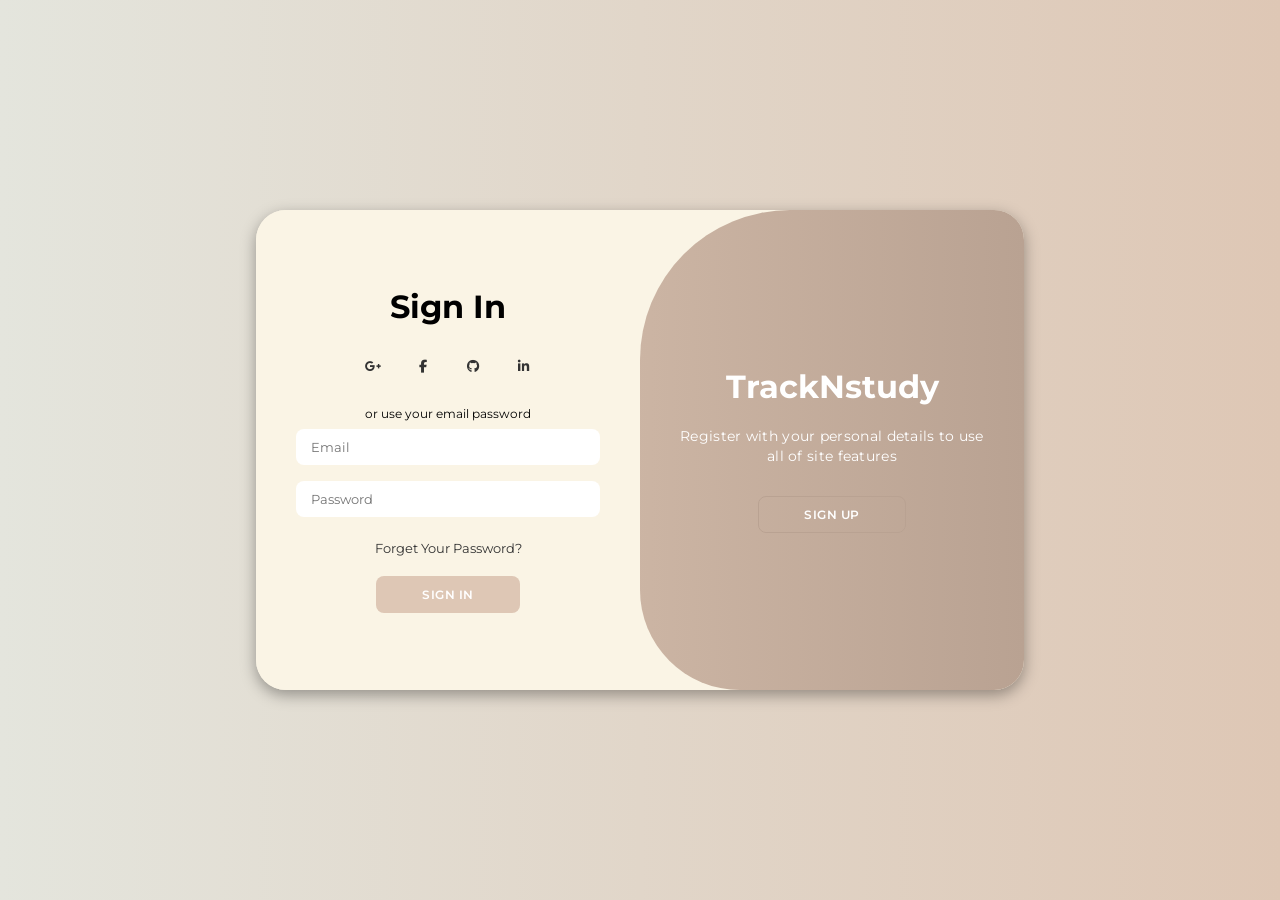
==== form.html @ a2666b88 "Add files via upload hal.Initial upload o Add website files." ====
<!DOCTYPE html>
<html lang="en">

<head>
    <meta charset="UTF-8">
    <meta name="viewport" content="width=device-width, initial-scale=1.0">
    <link rel="stylesheet" href="https://cdnjs.cloudflare.com/ajax/libs/font-awesome/6.4.2/css/all.min.css">
    <link rel="stylesheet" href="form.css">
    <title>Modern Login Page | AsmrProg</title>
</head>

<body>

    <div class="container" id="container">
        <div class="form-container sign-up">
            <form>
                <h1>Create Account</h1>
                <div class="social-icons">
                    <a href="#" class="icon"><i class="fa-brands fa-google-plus-g"></i></a>
                    <a href="#" class="icon"><i class="fa-brands fa-facebook-f"></i></a>
                    <a href="#" class="icon"><i class="fa-brands fa-github"></i></a>
                    <a href="#" class="icon"><i class="fa-brands fa-linkedin-in"></i></a>
                </div>
                <span>or use your email for registeration</span>
                <input type="text" placeholder="Name">
                <input type="email" placeholder="Email">
                <input type="password" placeholder="Password">
                <button>Sign Up</button>
            </form>
        </div>
        <div class="form-container sign-in" id="sign-up">
            <form>
                <h1>Sign In</h1>
                <div class="social-icons">
                    <a href="#" class="icon"><i class="fa-brands fa-google-plus-g"></i></a>
                    <a href="#" class="icon"><i class="fa-brands fa-facebook-f"></i></a>
                    <a href="#" class="icon"><i class="fa-brands fa-github"></i></a>
                    <a href="#" class="icon"><i class="fa-brands fa-linkedin-in"></i></a>
                </div>
                <span>or use your email password</span>
                <input type="email" placeholder="Email">
                <input type="password" placeholder="Password">
                <a href="#">Forget Your Password?</a>
                <button>Sign In</button>
            </form>
        </div>
        <div class="toggle-container">
            <div class="toggle">
                <div class="toggle-panel toggle-left">
                    <h1>Welcome Back!</h1>
                    <p>Enter your personal details to use all of site features</p>
                    <button class="hidden" id="login">Sign In</button>
                </div>
                <div class="toggle-panel toggle-right">
                    <h1>TrackNstudy</h1>
                    <p>Register with your personal details to use all of site features</p>
                    <button class="hidden" id="register">Sign Up</button>
                </div>
            </div>
        </div>
    </div>

    <script src="form.js"></script>

    
</body>

</html>
---- form.css ----
@import url('https://fonts.googleapis.com/css2?family=Montserrat:wght@300;400;500;600;700&display=swap');

*{
    margin: 0;
    padding: 0;
    box-sizing: border-box;
    font-family: 'Montserrat', sans-serif;
}

body{
    background-color: #b9a292;
    background: linear-gradient(to right, #E4E5dd, #dec7b5);
    display: flex;
    align-items: center;
    justify-content: center;
    flex-direction: column;
    height: 100vh;
}

.container{
    background-color: #faf4e5;
    border-radius: 30px;
    box-shadow: 0 5px 15px rgba(0, 0, 0, 0.35);
    position: relative;
    overflow: hidden;
    width: 768px;
    max-width: 100%;
    min-height: 480px;
}

.container p{
    font-size: 14px;
    line-height: 20px;
    letter-spacing: 0.3px;
    margin: 20px 0;
}

.container span{
    font-size: 12px;
}

.container a{
    color: #333;
    font-size: 13px;
    text-decoration: none;
    margin: 15px 0 10px;
}

.container button{
    background-color: #dec7b5;
    color: #fff;
    font-size: 12px;
    padding: 10px 45px;
    border: 1px solid transparent;
    border-radius: 8px;
    font-weight: 600;
    letter-spacing: 0.5px;
    text-transform: uppercase;
    margin-top: 10px;
    cursor: pointer;
}

.container button.hidden{
    background-color: transparent;
    border-color: #b9a292;
}

.container form{
    background-color: #faf4e5;
    display: flex;
    align-items: center;
    justify-content: center;
    flex-direction: column;
    padding: 0 40px;
    height: 100%;
}

.container input{
    background-color: #fff;
    border: none;
    margin: 8px 0;
    padding: 10px 15px;
    font-size: 13px;
    border-radius: 8px;
    width: 100%;
    outline: none;
}

.form-container{
    position: absolute;
    top: 0;
    height: 100%;
    transition: all 0.6s ease-in-out;
}

.sign-in{
    left: 0;
    width: 50%;
    z-index: 2;
}

.container.active .sign-in{
    transform: translateX(100%);
}

.sign-up{
    left: 0;
    width: 50%;
    opacity: 0;
    z-index: 1;
}

.container.active .sign-up{
    transform: translateX(100%);
    opacity: 1;
    z-index: 5;
    animation: move 0.6s;
}

@keyframes move{
    0%, 49.99%{
        opacity: 0;
        z-index: 1;
    }
    50%, 100%{
        opacity: 1;
        z-index: 5;
    }
}

.social-icons{
    margin: 20px 0;
}

.social-icons a{
    border: 1px solid #faf4e5;
    border-radius: 20%;
    display: inline-flex;
    justify-content: center;
    align-items: center;
    margin: 0 3px;
    width: 40px;
    height: 40px;
}

.toggle-container{
    position: absolute;
    top: 0;
    left: 50%;
    width: 50%;
    height: 100%;
    overflow: hidden;
    transition: all 0.6s ease-in-out;
    border-radius: 150px 0 0 100px;
    z-index: 1000;
}

.container.active .toggle-container{
    transform: translateX(-100%);
    border-radius: 0 150px 100px 0;
}

.toggle{
    background-color: #b9a292;
    height: 100%;
    background: linear-gradient(to right, #dec7b5, #b9a292);
    color: #fff;
    position: relative;
    left: -100%;
    height: 100%;
    width: 200%;
    transform: translateX(0);
    transition: all 0.6s ease-in-out;
}

.container.active .toggle{
    transform: translateX(50%);
}

.toggle-panel{
    position: absolute;
    width: 50%;
    height: 100%;
    display: flex;
    align-items: center;
    justify-content: center;
    flex-direction: column;
    padding: 0 30px;
    text-align: center;
    top: 0;
    transform: translateX(0);
    transition: all 0.6s ease-in-out;
}

.toggle-left{
    transform: translateX(-200%);
}

.container.active .toggle-left{
    transform: translateX(0);
}

.toggle-right{
    right: 0;
    transform: translateX(0);
}

.container.active .toggle-right{
    transform: translateX(200%);
}
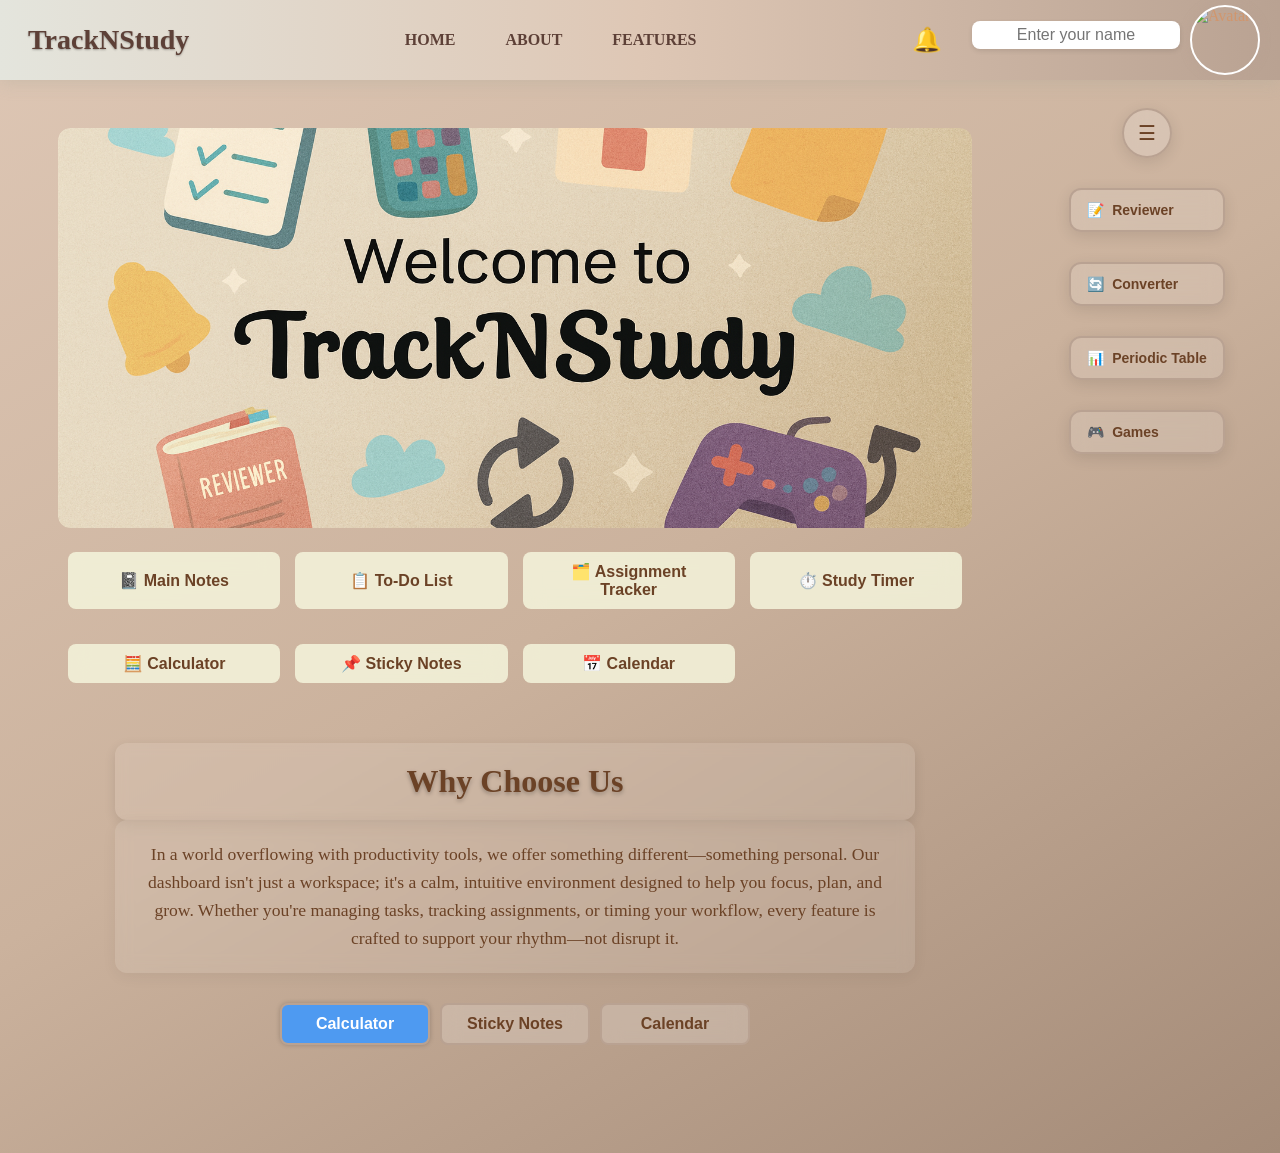
==== commit cd488ec9: "Add files via upload update old files" ====
--- a/form.html
+++ b/form.html
@@ -1,68 +1,437 @@
 <!DOCTYPE html>
 <html lang="en">
-
 <head>
-    <meta charset="UTF-8">
-    <meta name="viewport" content="width=device-width, initial-scale=1.0">
-    <link rel="stylesheet" href="https://cdnjs.cloudflare.com/ajax/libs/font-awesome/6.4.2/css/all.min.css">
-    <link rel="stylesheet" href="form.css">
-    <title>Modern Login Page | AsmrProg</title>
+  <meta charset="UTF-8">
+  <title>Student Dashboard</title>
+  <link rel="stylesheet" href="style.css">
+  <meta name="viewport" content="width=device-width, initial-scale=1.0">
 </head>
-
-<body>
-
-    <div class="container" id="container">
-        <div class="form-container sign-up">
-            <form>
-                <h1>Create Account</h1>
-                <div class="social-icons">
-                    <a href="#" class="icon"><i class="fa-brands fa-google-plus-g"></i></a>
-                    <a href="#" class="icon"><i class="fa-brands fa-facebook-f"></i></a>
-                    <a href="#" class="icon"><i class="fa-brands fa-github"></i></a>
-                    <a href="#" class="icon"><i class="fa-brands fa-linkedin-in"></i></a>
-                </div>
-                <span>or use your email for registeration</span>
-                <input type="text" placeholder="Name">
-                <input type="email" placeholder="Email">
-                <input type="password" placeholder="Password">
-                <button>Sign Up</button>
-            </form>
-        </div>
-        <div class="form-container sign-in" id="sign-up">
-            <form>
-                <h1>Sign In</h1>
-                <div class="social-icons">
-                    <a href="#" class="icon"><i class="fa-brands fa-google-plus-g"></i></a>
-                    <a href="#" class="icon"><i class="fa-brands fa-facebook-f"></i></a>
-                    <a href="#" class="icon"><i class="fa-brands fa-github"></i></a>
-                    <a href="#" class="icon"><i class="fa-brands fa-linkedin-in"></i></a>
-                </div>
-                <span>or use your email password</span>
-                <input type="email" placeholder="Email">
-                <input type="password" placeholder="Password">
-                <a href="#">Forget Your Password?</a>
-                <button>Sign In</button>
-            </form>
-        </div>
-        <div class="toggle-container">
-            <div class="toggle">
-                <div class="toggle-panel toggle-left">
-                    <h1>Welcome Back!</h1>
-                    <p>Enter your personal details to use all of site features</p>
-                    <button class="hidden" id="login">Sign In</button>
-                </div>
-                <div class="toggle-panel toggle-right">
-                    <h1>TrackNstudy</h1>
-                    <p>Register with your personal details to use all of site features</p>
-                    <button class="hidden" id="register">Sign Up</button>
-                </div>
+<body class="chill">
+  <div class="dashboard">
+    <header class="site-header">
+      <div class="header-content">
+        <div class="logo"><span class="logo-icon"></span>TrackNStudy</div>
+        <button class="hamburger-menu" aria-label="Toggle navigation" onclick="toggleMobileMenu()">
+          <span></span>
+          <span></span>
+          <span></span>
+        </button>
+        <nav class="nav-menu" id="navMenu">
+          <a href="#" onclick="closeMobileMenuOnClick()">HOME</a>
+          <a href="#" onclick="showAbout(); closeMobileMenuOnClick()">ABOUT</a>
+          <a href="#" onclick="showFeatures(); closeMobileMenuOnClick()">FEATURES</a>
+        </nav>
+        <div class="profile-header">
+          <div class="notification-bell" onclick="toggleNotificationDropdown()">
+            🔔
+            <span class="badge" id="notificationBadge"></span>
+          </div>
+          <div class="profile-section">
+          <input type="text" id="userName" placeholder="Enter your name">
+          <img src="assets/avatars/default.png" id="userAvatar" alt="Avatar" onclick="toggleProfilePanel()">
+        </div>
+      </div>
+    
+      <div class="profile-dropdown" id="profileDropdown">
+        <div class="dropdown-item" onclick="toggleCustomizationPanel()">🎨 Customize</div>
+        <hr class="dropdown-divider">
+        <div class="dropdown-item" onclick="logout()">🚪 Log Out</div>
+      </div>
+      <div class="customization-panel" id="customizationPanel">
+        <h3>🎨 Customize</h3>
+        <div class="custom-option">
+          <label>🏠 Change Homepage Background Color:</label>
+          <input type="color" id="homepageBgColorPicker" onchange="setHomepageBackground(this.value)">
+        </div>
+        <hr class="option-divider">
+        <div class="custom-option">
+          <label>🖼️ Change Header Background Color:</label>
+          <input type="color" id="headerBgColorPicker" onchange="setHeaderBackground(this.value)">
+        </div>
+        <hr class="option-divider">
+        <div class="custom-option">
+          <label>🎭 Theme:</label>
+          <div class="theme-dropdown-container">
+            <button class="theme-button" onclick="toggleThemeDropdown()">Select Theme</button>
+            <div class="theme-dropdown" id="themeDropdown">
+              <div class="theme-option" onclick="setTheme('sakura')">Default</div>
+              <div class="theme-option" onclick="setTheme('cyber')">Cyber</div>
+              <div class="theme-option" onclick="setTheme('chill-vibes')">Chill Vibes</div>
+              <div class="theme-option" onclick="setTheme('Earth')">Sakura</div>
+              <div class="theme-option" onclick="setTheme('Mist')">Cool Mist</div>
+              <div class="theme-option" onclick="setTheme('Sand')">Soft Sand</div>
             </div>
-        </div>
+          </div>
+        </div>
+        <hr class="option-divider">
+        <div class="custom-option">
+          <label>👤 Update Profile / Avatar:</label>
+          <input type="file" id="avatarUpload" accept="image/*" onchange="uploadAvatar(event)">
+        </div>
+        
+      </div>
+      <div class="notification-dropdown" id="notificationDropdown">
+        <div class="notification-list" id="notificationList"></div>
+        <div class="notification-actions">
+          <button onclick="markAsRead()">✅ Mark as Read</button>
+          <button onclick="deleteAll()">🗑️ Delete All</button>
+          <button onclick="showHistory()">🔄 History</button>
+          <button onclick="renderNotifications()">Back</button>
+        </div>
+      </div>
+    </header>
+
+    <div class="content">
+    <section class="background-images">
+      <div class="images-container">
+        <img src="angas.png" alt="Background 1">
+      </div>
+    </section>
+
+    
+    <div class="shortcut-container">
+      <button class="shortcut-btn" data-target="main-notes">📓 Main Notes</button>
+      <button class="shortcut-btn" data-target="todo-list">📋 To-Do List</button>
+      <button class="shortcut-btn" data-target="assignment-tracker">🗂️ Assignment Tracker</button>
+      <button class="shortcut-btn" data-target="study-timer">⏱️ Study Timer</button>
+      <button class="shortcut-btn" data-target="Calculator">🧮 Calculator</button>
+      <button class="shortcut-btn" data-target="StickyNotes">📌 Sticky Notes</button>
+      <button class="shortcut-btn" data-target="Calendar">📅 Calendar</button>
     </div>
 
-    <script src="form.js"></script>
 
     
+    <div class="feature-box box-pad-V" data-name="Reviewer"></div>
+    <div class="feature-box box-pad-V" data-name="Planner"></div>
+    <div class="feature-box box-pad-V" data-name="Timer"></div>
+    <div class="feature-box box-pad-V" data-name="Calculator"></div>
+    <div class="feature-box box-pad-V" data-name="StickyNotes"></div>
+    <div class="feature-box box-pad-V" data-name="Calendar"></div>
+
+    
+     <div class="module notes-module" id="main-notes">
+       <div class="module-header">
+         <h2>Main Notes</h2>
+         <button class="close-module" onclick="closeModule('main-notes')">&times;</button>
+       </div>
+       <div class="toolbar">
+         <button id="penTool" title="Pen Tool">✏️</button>
+         <button id="highlighterTool" title="Highlighter">🖍️</button>
+         <input type="color" id="fontColorPicker" title="Font Color" value="#1e293b">
+         <button id="eraserTool" title="Eraser">🧽</button>
+       </div>
+       <div contenteditable="true" id="notesArea" class="notes-area" placeholder="Start typing your notes here..."></div>
+     </div>
+
+    <section class="tool-grid">
+      
+       <div class="module todo-module" id="todo-list">
+         <div class="module-header">
+           <h2>📝 To-Do List</h2>
+           <button class="close-module" onclick="closeModule('todo-list')">&times;</button>
+         </div>
+         <input type="text" id="taskInput" placeholder="New task" maxlength="20">
+         <select id="taskPriority">
+           <option value="low">Low Priority</option>
+           <option value="medium" selected>Medium Priority</option>
+           <option value="high">High Priority</option>
+         </select>
+         <input type="date" id="taskDate" min="">
+         <button onclick="addTask()">Add</button>
+         <button onclick="resetTasks()">Reset</button>
+         <ul id="taskList" class="scrollable-list sortable-list"></ul>
+         <div class="quote">Stay focused, stay chill—your tasks, your pace.</div>
+       </div>
+
+      
+       <div class="module assignments-module" id="assignment-tracker">
+         <div class="module-header">
+           <h2>📅 Assignment Tracker</h2>
+           <button class="close-module" onclick="closeModule('assignment-tracker')">&times;</button>
+         </div>
+         <input type="text" id="assignmentInput" placeholder="Assignment name (e.g., Math - Chapter 5)" maxlength="20">
+         <input type="date" id="assignmentDate" min="">
+         <button onclick="addAssignment()">Add</button>
+         <button onclick="resetAssignments()">Reset</button>
+         <div class="progress-bar">
+           <div class="progress-fill" id="assignmentProgress"></div>
+           <span class="progress-text" id="assignmentProgressText">0/0 Completed</span>
+         </div>
+         <ul id="assignmentList" class="scrollable-list"></ul>
+         <div class="quote">Deadlines don't have to be scary. We make them manageable.</div>
+       </div>
+
+      
+       <div class="module timer-module" id="study-timer">
+         <div class="module-header">
+           <h2>⏱️ Study Timer</h2>
+           <button class="close-module" onclick="closeModule('study-timer')">&times;</button>
+         </div>
+         <div class="timer-presets">
+           <button onclick="setPreset('pomodoro')">🍅 Pomodoro (25/5)</button>
+           <button onclick="setPreset('deep')">🧠 Deep Focus (50/10)</button>
+           <button onclick="setPreset('chill')">😌 Chill Mode (15/5)</button>
+         </div>
+         <div class="custom-timer">
+           <input type="number" id="customMinutes" placeholder="Custom minutes" min="1" max="180">
+           <button onclick="setCustomTimer()">Set Custom Timer</button>
+         </div>
+         <div class="timer-container">
+           <svg class="timer-ring" viewBox="0 0 120 120">
+             <circle cx="60" cy="60" r="54" stroke="#e6e6e6" stroke-width="6" fill="none"/>
+             <circle cx="60" cy="60" r="54" stroke="#38bdf8" stroke-width="6" fill="none" stroke-dasharray="339.3" stroke-dashoffset="339.3" id="timerProgress"/>
+           </svg>
+           <div class="timer-display">
+             <p id="timerDisplay">00:00</p>
+             <p id="timerMode">Ready</p>
+           </div>
+         </div>
+         <div class="timer-controls">
+           <button onclick="startTimer()">Start</button>
+           <button onclick="pauseTimer()">Pause</button>
+           <button onclick="resetTimer()">Reset</button>
+         </div>
+         <div class="session-log">
+           <h4>Today's Sessions</h4>
+           <ul id="sessionList"></ul>
+         </div>
+         <div class="motivational-quote" id="motivationalQuote">Every second counts when you're building something great.</div>
+       </div>
+    </section>
+
+    <h2 class="why-choose-title" id="reviewer">Why Choose Us</h2>
+    <p class="why-choose-text">In a world overflowing with productivity tools, we offer something different—something personal. Our dashboard isn't just a workspace; it's a calm, intuitive environment designed to help you focus, plan, and grow. Whether you're managing tasks, tracking assignments, or timing your workflow, every feature is crafted to support your rhythm—not disrupt it.</p>
+
+    <div class="button-container">
+       <button class="toggle-button active" onclick="showSection('calculator')">Calculator</button>
+       <button class="toggle-button" onclick="showSection('notes')">Sticky Notes</button>
+       <button class="toggle-button" onclick="showSection('calendar')">Calendar</button>
+     </div>
+
+    <div id="calculator" class="section">
+      <h2>🧮 Scientific Calculator</h2>
+      <div class="calc-container" tabindex="0">
+        <div class="calc-display">
+          <div id="calcExpression" class="calc-expression"></div>
+          <div id="calcResult" class="calc-result"></div>
+          
+        </div>
+
+        
+
+<div class="calc-controls">
+          <button onclick="toggleMode()" id="modeBtn">DEG</button>
+          <button onclick="clearAll()">AC</button>
+          <button onclick="clearEntry()">C</button>
+          <button onclick="backspace()">⌫</button>
+        </div>
+        <div class="keypad">
+          
+          <button onclick="appendCalc('sin(')">sin</button>
+          <button onclick="appendCalc('cos(')">cos</button>
+          <button onclick="appendCalc('tan(')">tan</button>
+          <button onclick="appendCalc('log(')">log</button>
+          
+          <button onclick="appendCalc('asin(')">asin</button>
+          <button onclick="appendCalc('acos(')">acos</button>
+          <button onclick="appendCalc('atan(')">atan</button>
+          <button onclick="appendCalc('ln(')">ln</button>
+         
+          
+          
+          
+          <button onclick="appendCalc('sqrt(')">√</button>
+          <button onclick="appendCalc('cbrt(')">∛</button>
+          <button onclick="appendCalc('Math.PI')">π</button>
+          <button onclick="appendCalc('Math.E')">e</button>
+          
+          <button onclick="appendCalc('(')">(</button>
+          <button onclick="appendCalc(')')">)</button>
+          
+
+          <button onclick="appendCalc('1')">1</button>
+          <button onclick="appendCalc('2')">2</button>
+          <button onclick="appendCalc('3')">3</button>
+          
+          
+          <button onclick="appendCalc('4')">4</button>
+          <button onclick="appendCalc('5')">5</button>
+          <button onclick="appendCalc('6')">6</button>
+          
+          
+          <button onclick="appendCalc('7')">7</button>
+          <button onclick="appendCalc('8')">8</button>
+          <button onclick="appendCalc('9')">9</button>
+          <button onclick="appendCalc('0')">0</button>
+          <button onclick="appendCalc('^')">^</button>
+          <button onclick="backspace()">⌫</button>
+          <button onclick="appendCalc('+')">+</button>
+          
+          
+          <button onclick="appendCalc('/')">÷</button>
+          <button onclick="appendCalc('*')">×</button>
+          <button onclick="appendCalc('-')">-</button>
+          <button onclick="appendCalc('.')">.</button>
+          <button onclick="calculate()" class="equals-btn">=</button>
+          
+        </div>
+      </div>
+    </div>
+
+    <div id="notes" class="section">
+      <h2>📌 Sticky Notes</h2>
+      <div class="note-input-container">
+        <textarea id="noteInput" placeholder="Write your note here..." maxlength="200"></textarea>
+        <div class="char-counter"><span id="charCount">0</span>/200</div>
+        <button onclick="addNote()" class="note-add-btn">Add Note</button>
+        <button onclick="resetNotes()" class="note-reset-btn">Reset</button>
+      </div>
+      <div class="notes-container">
+        <ul id="noteList"></ul>
+      </div>
+    </div>
+
+    <div id="calendar" class="section">
+       <h2>📅 Calendar</h2>
+       <div class="calendar-widget">
+         <div class="calendar-header">
+           <button onclick="prevMonth()" class="calendar-nav">‹</button>
+           <h3 id="calendarMonthYear">Month Year</h3>
+           <button onclick="nextMonth()" class="calendar-nav">›</button>
+         </div>
+         <div class="calendar-grid">
+           <div class="calendar-day-header">Sun</div>
+           <div class="calendar-day-header">Mon</div>
+           <div class="calendar-day-header">Tue</div>
+           <div class="calendar-day-header">Wed</div>
+           <div class="calendar-day-header">Thu</div>
+           <div class="calendar-day-header">Fri</div>
+           <div class="calendar-day-header">Sat</div>
+         </div>
+         <div class="calendar-days" id="calendarDays"></div>
+         <div class="calendar-selected-date">
+           Selected: <span id="selectedDateDisplay">None</span>
+         </div>
+         <div class="calendar-tooltip" id="calendarTooltip"></div>
+       </div>
+     </div>
+
+
+    </div>
+     <div class="sidebar-dock" id="sidebarDock">
+       <button class="dock-toggle" onclick="toggleSidebar()" title="Toggle Sidebar">☰</button>
+       <div class="dock-buttons">
+         <button onclick="window.location.href='testnpl.html'" class="dock-btn" title="Reviewer Converter">
+           📝 <span>Reviewer</span>
+         </button>
+         <button onclick="window.location.href='nyaknyak.html'" class="dock-btn" title="Converter">
+           🔄 <span>Converter</span>
+         </button>
+         <button onclick="window.location.href='ai shish/periodictable.html'" class="dock-btn" title="Periodic Table">
+           📊 <span>Periodic Table</span>
+         </button>
+         <button onclick="goToGames()" class="dock-btn" title="Games">
+  🎮 <span>Games</span>
+
+         </button>
+       </div>
+     </div>
+
+   </div>
+
+   <!-- Modals -->
+   <div id="about-modal" class="modal-overlay">
+     <div class="modal-content">
+       <button class="modal-close" onclick="closeModal('about-modal')">&times;</button>
+       <h2>ABOUT</h2>
+       <p>TrackNStudy is a productivity platform designed to help students organize, manage, and elevate their study experience. Whether you're preparing for exams, tracking assignments, or simply trying to stay focused, this website brings together essential tools in one clean, accessible space.</p>
+       <p>Built with simplicity and functionality in mind, TrackNStudy empowers users to take control of their academic journey. Each feature is crafted to reduce stress, boost efficiency, and make studying feel less overwhelming and more rewarding.</p>
+       <p>From note-taking to time management, this platform is your all-in-one study companion — perfect for learners who value structure, clarity, and a touch of creativity.</p>
+       <p>This website was proudly created by a Grade 12 student from STI and completed in 2026.</p>
+       <hr>
+
+<h2 class="contact-title">Contact Us</h2>
+
+<p>If you have questions, feedback, or suggestions, feel free to reach out:</p>
+
+<p>
+  📧 Email: 
+  <a href="mailto:your@email.com">
+    tracknstudy@gmail.com
+  </a>
+</p>
+
+<p>📱 Phone: 09561452358</p>
+<p>📍 Location: Philippines</p>
+     </div>
+   </div>
+
+   <div id="features-modal" class="modal-overlay">
+     <div class="modal-content">
+       <button class="modal-close" onclick="closeModal('features-modal')">&times;</button>
+       <h2>FEATURES</h2>
+       <p>Here's a breakdown of all the tools available on TrackNStudy — each one designed to support a specific part of your study workflow:</p>
+       <ul>
+         <li><strong>Main Notes</strong> – A clean space to write, organize, and revisit your key study notes.</li>
+         <li><strong>To-Do List</strong> – Stay on top of your tasks with a simple checklist system.</li>
+         <li><strong>Assignment Tracker</strong> – Log your upcoming assignments with due dates and descriptions.</li>
+         <li><strong>Study Timer</strong> – Use focused time blocks (like Pomodoro) to stay productive.</li>
+         <li><strong>Calculator</strong> – A built-in scientific calculator for quick math operations and advanced functions.</li>
+         <li><strong>Sticky Notes</strong> – Jot down reminders, ideas, or motivational quotes.</li>
+         <li><strong>Calendar</strong> – View your schedule at a glance.</li>
+         <li><strong>Reviewer</strong> – Upload or create review materials for quizzes and exams.</li>
+         <li><strong>Converter</strong> – Convert units, currencies, or values with ease.</li>
+         <li><strong>Games</strong> – Take short breaks with educational or relaxing games.</li>
+         <li><strong>Periodic Table</strong> – Explore elements interactively.</li>
+       </ul>
+     </div>
+   </div>
+
+   <!-- CUSTOM CONFIRM MODAL -->
+<div id="confirmModal" class="confirm-modal">
+  <div class="confirm-box">
+    <p id="confirmMessage">Are you sure?</p>
+    <div class="confirm-buttons">
+      <button id="confirmOk">OK</button>
+      <button id="confirmCancel">Cancel</button>
+    </div>
+  </div>
+</div>
+
+   <script src="script.js"></script>
+   
 </body>
-
 </html>
+
+
+
+
+
+
+
+
+
+
+
+
+
+
+
+
+
+
+
+
+
+
+
+
+
+
+
+
+
+
+
+
+
--- a/style.css
+++ b/style.css
@@ -0,0 +1,3828 @@
+/* GLOBAL FIX */
+* {
+  box-sizing: border-box;
+}
+
+body.chill,
+body.chill-vibes {
+  background: #f0f9ff;
+  color: #1e293b;
+  font-family: 'Segoe UI', sans-serif;
+  transition: background 0.5s ease, color 0.5s ease;
+  overflow-x: hidden;
+}
+
+body.chill {
+  background: #f0f9ff;
+  color: #1e293b;
+}
+
+body.chill .site-header {
+  background: linear-gradient(90deg, #008080, #006666);
+  color: white;
+}
+
+body.chill .site-header a {
+  color: white;
+}
+
+body.chill .logo {
+  color: white;
+}
+
+
+
+
+/* Feature Box Styles - Hidden by default */
+.feature-box {
+  display: none;
+}
+
+.feature-box.active {
+  display: block;
+}
+
+/* Section Styles for shortcut button functionality */
+.section {
+  display: none;
+}
+
+.section.active {
+  display: block;
+}
+
+/* Hidden sections - moved from inline styles */
+#notes.hidden,
+#calendar.hidden,
+.section.hidden {
+  display: none !important;
+}
+
+/* Notification badge - hidden by default */
+.badge {
+  display: none;
+}
+
+.badge.visible {
+  display: block;
+}
+
+.badge.hidden {
+  display: none !important;
+}
+
+/* Calendar tooltip - hidden by default */
+.calendar-tooltip {
+  display: none;
+}
+
+.calendar-tooltip.visible {
+  display: block;
+}
+
+.calendar-tooltip.hidden {
+  display: none !important;
+}
+
+/* 🌿 Chill Theme - Base styles */
+body.chill {
+  background: #f0f9ff;
+  color: #1e293b;
+  font-family: 'Segoe UI', sans-serif;
+  transition: background 0.5s ease, color 0.5s ease;
+  overflow-x: hidden;
+}
+
+body.chill .site-header {
+  background: linear-gradient(90deg, #008080, #006666);
+  color: white;
+  box-shadow: 0 2px 10px rgba(0,0,0,0.1);
+}
+
+body.chill .site-header a {
+  color: white;
+}
+
+body.chill .logo {
+  color: white;
+}
+
+body.chill .dashboard {
+  background: transparent;
+  color: #1e293b;
+}
+
+body.chill .module {
+  background: rgba(255, 255, 255, 0.85);
+  border: 1px solid rgba(0, 128, 128, 0.3);
+  box-shadow: 0 4px 15px rgba(0, 128, 128, 0.15);
+  color: #1e293b;
+  transition: background 0.3s ease, border-color 0.3s ease, color 0.3s ease;
+}
+
+body.chill .dashboard,
+body.chill .content {
+  transition: background 0.3s ease, color 0.3s ease;
+}
+
+body.chill .module h2 {
+  color: #008080;
+}
+
+body.chill button {
+  background: #38bdf8;
+  color: white;
+}
+
+/* Layout */
+.dashboard {
+  display: flex;
+  flex-direction: row;
+  padding-top: 5rem;
+  max-width: 1550px;
+  margin: 0 auto;
+  min-height: 100vh;
+  position: relative;
+}
+
+.content {
+  flex: 1;
+  padding: 2.5rem 3.125rem 3.125rem;
+  min-width: 0;
+}
+
+/* Background Images Section */
+.background-images {
+  width: 100%;
+  overflow: hidden;
+  border-radius: 0.75rem;
+  margin-bottom: 1.5rem;
+}
+
+.images-container {
+  width: 100%;
+  position: relative;
+}
+
+.images-container img {
+  width: 100%;
+  height: auto;
+  max-height: 25rem;
+  object-fit: cover;
+  object-position: center;
+  display: block;
+  border-radius: 0.75rem;
+}
+
+/* Tool Grid Enhancements */
+.tool-grid {
+  display: grid;
+  grid-template-columns: repeat(3, 1fr);
+  gap: 30px;
+  margin-top: 40px;
+}
+
+/* Dashboard Buttons Grid - 3 columns desktop, 2 tablet, 1 mobile */
+.shortcut-container {
+  display: grid;
+  grid-template-columns: repeat(3, 1fr);
+  gap: 15px;
+  margin: 20px 0;
+}
+
+/* Tablet (768px and below) */
+@media (max-width: 1024px) {
+  .tool-grid {
+    grid-template-columns: repeat(2, 1fr);
+  }
+  
+  .shortcut-container {
+    grid-template-columns: repeat(2, 1fr);
+  }
+}
+
+/* Progress Bar */
+.progress-bar {
+  width: 100%;
+  height: 20px;
+  background: rgba(255, 255, 255, 0.2);
+  border-radius: 10px;
+  margin: 10px 0;
+  overflow: hidden;
+  position: relative;
+}
+
+.progress-fill {
+  height: 100%;
+  background: linear-gradient(90deg, #38bdf8, #22c55e);
+  width: 0%;
+  transition: width 0.3s ease;
+}
+
+.progress-text {
+  position: absolute;
+  top: 50%;
+  left: 50%;
+  transform: translate(-50%, -50%);
+  font-size: 12px;
+  font-weight: bold;
+  color: inherit;
+  text-shadow: 0 1px 2px rgba(0,0,0,0.3);
+}
+
+/* Filter Buttons */
+.filter-buttons {
+  display: flex;
+  gap: 5px;
+  margin: 10px 0;
+  flex-wrap: wrap;
+}
+
+.filter-buttons button {
+  padding: 5px 10px;
+  background: rgba(255, 255, 255, 0.2);
+  border: 1px solid rgba(255, 255, 255, 0.3);
+  border-radius: 6px;
+  color: inherit;
+  cursor: pointer;
+  font-size: 12px;
+  transition: all 0.2s ease;
+}
+
+.filter-buttons button:hover {
+  background: rgba(255, 255, 255, 0.3);
+}
+
+/* Timer Enhancements */
+.timer-presets {
+  display: flex;
+  gap: 5px;
+  margin-bottom: 15px;
+  flex-wrap: wrap;
+  justify-content: center;
+}
+
+.timer-presets button {
+  padding: 8px 12px;
+  background: rgba(255, 255, 255, 0.2);
+  border: 1px solid rgba(255, 255, 255, 0.3);
+  border-radius: 8px;
+  color: inherit;
+  cursor: pointer;
+  font-size: 12px;
+  transition: all 0.2s ease;
+}
+
+.timer-presets button:hover {
+  background: rgba(255, 255, 255, 0.3);
+  transform: translateY(-1px);
+}
+
+.custom-timer input {
+  width: 100px;
+  padding: 8px;
+  border-radius: 6px;
+  border: 1px solid rgba(255, 255, 255, 0.3);
+  background: rgba(255, 255, 255, 0.2);
+  color: inherit;
+  text-align: center;
+}
+
+.timer-presets button:hover {
+  background: rgba(255, 255, 255, 0.3);
+  transform: translateY(-1px);
+}
+
+.custom-timer {
+  display: flex;
+  gap: 10px;
+  margin-bottom: 15px;
+  align-items: center;
+}
+
+.custom-timer input {
+  width: 100px;
+  padding: 8px;
+  border-radius: 6px;
+  border: 1px solid rgba(255, 255, 255, 0.3);
+  background: rgba(255, 255, 255, 0.2);
+  color: white;
+  text-align: center;
+}
+
+.custom-timer input::placeholder {
+  color: rgba(128, 128, 128, 0.7);
+}
+
+.custom-timer button {
+  padding: 8px 12px;
+  background: rgba(56, 189, 248, 0.8);
+  border: 1px solid rgba(56, 189, 248, 0.5);
+  border-radius: 6px;
+  color: white;
+  cursor: pointer;
+  font-size: 12px;
+  transition: all 0.2s ease;
+}
+
+.custom-timer button:hover {
+  background: rgba(56, 189, 248, 0.9);
+  transform: translateY(-1px);
+}
+
+.timer-container {
+  position: relative;
+  width: 120px;
+  height: 120px;
+  margin: 0 auto 15px;
+}
+
+.timer-ring {
+  width: 100%;
+  height: 100%;
+  transform: rotate(-90deg);
+}
+
+.timer-display {
+  position: absolute;
+  top: 50%;
+  left: 50%;
+  transform: translate(-50%, -50%);
+  text-align: center;
+}
+
+.timer-display #timerDisplay {
+  font-size: 1.8em;
+  font-weight: bold;
+  margin: 0;
+  color: white;
+}
+
+.timer-display #timerMode {
+  font-size: 0.8em;
+  margin: 5px 0 0 0;
+  color: rgba(255, 255, 255, 0.8);
+}
+
+.timer-controls {
+  display: flex;
+  justify-content: center;
+  gap: 10px;
+  margin-bottom: 15px;
+}
+
+.session-log {
+  max-height: 100px;
+  overflow-y: auto;
+  background: rgba(255, 255, 255, 0.1);
+  border-radius: 8px;
+  padding: 10px;
+  margin-bottom: 10px;
+}
+
+.session-log h4 {
+  margin: 0 0 8px 0;
+  font-size: 14px;
+  color: white;
+}
+
+.session-log ul {
+  list-style: none;
+  padding: 0;
+  margin: 0;
+}
+
+.session-log li {
+  font-size: 12px;
+  color: rgba(255, 255, 255, 0.8);
+  padding: 2px 0;
+}
+
+.motivational-quote {
+  background: rgba(255, 255, 255, 0.1);
+  border-radius: 8px;
+  padding: 10px;
+  font-size: 14px;
+  font-style: italic;
+  text-align: center;
+  color: white;
+  animation: fadeIn 1s ease-in;
+}
+
+/* Sortable List */
+.sortable-list {
+  min-height: 50px;
+}
+
+.sortable-list li {
+  cursor: grab;
+  transition: all 0.2s ease;
+}
+
+.sortable-list li:active {
+  cursor: grabbing;
+}
+
+.sortable-list li:hover {
+  background: rgba(255, 255, 255, 0.3);
+}
+
+/* Priority Colors */
+.priority-high {
+  border-left: 4px solid #ef4444;
+}
+
+.priority-medium {
+  border-left: 4px solid #f59e0b;
+}
+
+.priority-low {
+  border-left: 4px solid #22c55e;
+}
+
+/* Due Date Highlights */
+.due-soon {
+  background: rgba(245, 158, 11, 0.3);
+  border-left: 4px solid #f59e0b;
+  animation: pulseOrange 2s infinite;
+}
+
+.due-overdue {
+  background: rgba(239, 68, 68, 0.3);
+  border-left: 4px solid #ef4444;
+  animation: pulseRed 2s infinite;
+}
+
+@keyframes pulseOrange {
+  0% { box-shadow: 0 0 0 0 rgba(245, 158, 11, 0.4); }
+  70% { box-shadow: 0 0 0 10px rgba(245, 158, 11, 0); }
+  100% { box-shadow: 0 0 0 0 rgba(245, 158, 11, 0); }
+}
+
+@keyframes pulseRed {
+  0% { box-shadow: 0 0 0 0 rgba(239, 68, 68, 0.4); }
+  70% { box-shadow: 0 0 0 10px rgba(239, 68, 68, 0); }
+  100% { box-shadow: 0 0 0 0 rgba(239, 68, 68, 0); }
+}
+
+.alert-icon {
+  font-size: 1.2em;
+  margin-left: 5px;
+}
+
+/* Completion Animation */
+@keyframes completeTask {
+  0% { transform: scale(1); opacity: 1; }
+  50% { transform: scale(1.05); opacity: 0.8; }
+  100% { transform: scale(1); opacity: 1; }
+}
+
+.completeTask {
+  animation: completeTask 0.5s ease;
+}
+
+/* Confetti Animation */
+@keyframes confettiFall {
+  0% { transform: translateY(-10px) rotate(0deg); opacity: 1; }
+  100% { transform: translateY(100px) rotate(360deg); opacity: 0; }
+}
+
+.confetti {
+  position: absolute;
+  width: 8px;
+  height: 8px;
+  border-radius: 50%;
+  animation: confettiFall 1s ease-out forwards;
+  pointer-events: none;
+  z-index: 1000;
+}
+
+/* Hamburger Menu Button */
+.hamburger-menu {
+  display: none;
+  flex-direction: column;
+  justify-content: space-around;
+  width: 30px;
+  height: 25px;
+  background: transparent;
+  border: none;
+  cursor: pointer;
+  padding: 0;
+  z-index: 1001;
+}
+
+.hamburger-menu span {
+  width: 100%;
+  height: 3px;
+  background: white;
+  border-radius: 2px;
+  transition: all 0.3s ease;
+}
+
+.hamburger-menu.active span:nth-child(1) {
+  transform: rotate(45deg) translate(5px, 6px);
+}
+
+.hamburger-menu.active span:nth-child(2) {
+  opacity: 0;
+}
+
+.hamburger-menu.active span:nth-child(3) {
+  transform: rotate(-45deg) translate(5px, -6px);
+}
+
+/* Show hamburger menu on mobile */
+@media (max-width: 768px) {
+  .hamburger-menu {
+    display: flex;
+  }
+}
+
+/* Site Header */
+.site-header {
+   
+  position: fixed;
+  top: 0;
+  left: 0;
+  width: 100%;
+  height: 80px;
+  background: teal;
+  z-index: 1000;
+  box-shadow: 0 2px 10px rgba(0,0,0,0.1);
+}
+
+.header-content {
+  display: flex;
+  justify-content: space-between;
+  align-items: center;
+  height: 100%;
+  padding: 0 20px;
+  max-width: 1550px;
+  margin: 0 auto;
+}
+
+.logo {
+  font-size: 28px;
+  font-weight: bold;
+  color: inherit;
+  text-shadow: 0 1px 2px rgba(0,0,0,0.3);
+}
+
+.nav-menu a {
+  color: inherit;
+  text-decoration: none;
+  font-weight: 600;
+  font-size: 16px;
+  padding: 10px 15px;
+  border-radius: 5px;
+  transition: background 0.3s ease;
+}
+
+.nav-menu a:hover {
+  background: rgba(128, 128, 128, 0.2);
+}
+
+/* Default header text color fallback */
+.site-header, .site-header a, .site-header .logo {
+  color: white;
+}
+
+.header-content {
+  display: flex;
+  justify-content: space-between;
+  align-items: center;
+  height: 100%;
+  padding: 0 20px;
+  max-width: 1550px;
+  margin: 0 auto;
+}
+
+.logo {
+  font-size: 28px;
+  font-weight: bold;
+  color: white;
+  text-shadow: 0 1px 2px rgba(0,0,0,0.3);
+}
+
+.nav-menu {
+  display: flex;
+  gap: 20px;
+}
+
+.nav-menu a {
+  color: white;
+  text-decoration: none;
+  font-weight: 600;
+  font-size: 16px;
+  padding: 10px 15px;
+  border-radius: 5px;
+  transition: background 0.3s ease;
+}
+
+.nav-menu a:hover {
+  background: rgba(255, 255, 255, 0.2);
+}
+
+.profile-header {
+  display: flex;
+  align-items: center;
+  gap: 15px;
+}
+
+/* 👤 Profile */
+.profile-wrapper {
+  margin-bottom: 50px;
+}
+
+.profile-header {
+  display: flex;
+  align-items: center;
+  gap: 15px;
+}
+
+.profile-section {
+  display: flex;
+  align-items: center;
+  gap: 10px;
+}
+
+
+#userAvatar {
+  width: 70px;
+  height: 70px;
+  border-radius: 50%;
+  cursor: pointer;
+  box-shadow: 0 0 10px #fff;
+  transition: transform 0.3s ease;
+  border: 2px solid #fff; /* clean outline */
+  box-shadow: 0 0 10px rgba(185,162,146,0.6); /* neutral pastel glow */
+  border-radius: 50%;
+
+}
+
+#userAvatar:hover {
+  transform: scale(1.1);
+}
+
+#userName {
+  
+  background-color: #fff;
+  color: #333;
+  padding: 5px 4px;
+  border-radius: 8px;
+  font-weight: 500;
+  border: none;            
+  box-shadow: 0 2px 5px rgba(0,0,0,0.1);
+  width: auto;             
+  min-width: 100px;        
+  text-align: center;      
+  }
+
+
+.profile-panel {
+  position: absolute;
+  top: 80px;
+  right: 0;
+  background: #f0f9ff;
+  padding: 15px;
+  border-radius: 10px;
+  box-shadow: 0 0 10px rgba(0,0,0,0.3);
+  z-index: 10;
+  width: 250px;
+  display: flex;
+  flex-direction: column;
+  gap: 10px;
+  color: inherit;
+  font-weight: 600;
+  font-size: 1em;
+  opacity: 0;
+  transform: translateY(-10px);
+  transition: all 0.3s ease;
+  pointer-events: none;
+}
+
+.profile-panel.open {
+  opacity: 1;
+  transform: translateY(0);
+  pointer-events: auto;
+}
+
+/* Bottom buttons styling removed as buttons have been moved to profile panel */
+
+/* 🧰 Tool Cards */
+.tool-grid {
+  display: grid;
+  grid-template-columns: repeat(auto-fit, minmax(320px, 1fr));
+  gap: 60px;
+  margin-top: 40px;
+}
+
+
+.quote {
+  background: rgba(255, 255, 255, 0.1);
+  backdrop-filter: blur(8px);
+  border: 1px solid rgba(255, 255, 255, 0.2);
+  border-radius: 10px;
+  padding: 12px;
+  margin-top: 10px;
+  font-size: 0.9em;
+  font-style: italic;
+  text-align: center;
+  color: inherit;
+  transition: transform 0.3s ease, opacity 0.3s ease;
+  animation: fadeIn 1s ease-in;
+}
+
+.quote:hover {
+  transform: translateY(-2px);
+  opacity: 0.9;
+}
+
+@keyframes fadeIn {
+  from { opacity: 0; }
+  to { opacity: 1; }
+}
+
+/* Main Notes */
+#main-notes .toolbar {
+  display: flex;
+  gap: 10px;
+  margin-bottom: 15px;
+  align-items: center;
+  flex-wrap: wrap;
+}
+
+#main-notes .toolbar button,
+#main-notes .toolbar select,
+#main-notes .toolbar input {
+  background: rgba(255, 255, 255, 0.2);
+  border: 1px solid rgba(255, 255, 255, 0.3);
+  border-radius: 6px;
+  padding: 5px 10px;
+  cursor: pointer;
+  transition: background 0.3s ease;
+  color: inherit;
+}
+
+#main-notes .toolbar button:hover,
+#main-notes .toolbar select:hover,
+#main-notes .toolbar input:hover {
+  background: rgba(255, 255, 255, 0.3);
+}
+
+#main-notes .notes-area {
+  min-height: 200px;
+  border: 1px solid rgba(255, 255, 255, 0.3);
+  border-radius: 8px;
+  padding: 10px;
+  background: rgba(255, 255, 255, 0.05);
+  color: inherit;
+  font-family: inherit;
+  outline: none;
+  resize: vertical;
+  line-height: 1.5;
+}
+
+#main-notes .notes-area:empty:before {
+  content: attr(placeholder);
+  color: rgba(30, 41, 59, 0.5);
+  pointer-events: none;
+}
+
+/* Feature Tools */
+.feature-tools {
+  display: grid;
+  grid-template-columns: repeat(auto-fit, minmax(320px, 1fr));
+  gap: 40px;
+  margin-top: 30px;
+}
+
+.button-container {
+  display: flex;
+  justify-content: center;
+  margin: 30px 0;
+  gap: 10px;
+  color: black;
+}
+
+.toggle-button {
+  width: 150px;
+  padding: 10px;
+  background-color: rgba(255, 255, 255, 0.2);
+  border: 2px solid rgba(255, 255, 255, 0.3);
+  border-radius: 8px;
+  font-weight: bold;
+  color: inherit;
+  cursor: pointer;
+  transition: all 0.3s ease;
+}
+
+.toggle-button.active {
+  background-color: #4e9af1;
+  color: white;
+  box-shadow: 0 0 5px rgba(0,0,0,0.2);
+}
+
+.toggle-button:hover {
+  background-color: rgba(255, 255, 255, 0.35);
+  transform: translateY(-2px);
+  box-shadow: 0 4px 8px rgba(0,0,0,0.1);
+}
+
+.toggle-button.active:hover {
+  background-color: #3d8bd9;
+}
+
+.section {
+  margin: 30px auto;
+  padding: 20px;
+  width: 300px;
+  background: rgba(255, 255, 255, 0.15);
+  backdrop-filter: blur(10px);
+  border: 2px solid rgba(255, 255, 255, 0.2);
+  border-radius: 15px;
+  box-shadow: 0 8px 32px rgba(0, 0, 0, 0.1);
+  color: inherit;
+}
+
+.calc-container {
+  max-width: 400px;
+  margin: 0 auto;
+}
+
+.calc-display {
+  position: relative;
+  margin-bottom: 10px;
+}
+
+.calc-expression {
+  width: 100%;
+  padding: 10px 15px;
+  text-align: right;
+  border: 2px solid rgba(255, 255, 255, 0.3);
+  border-radius: 8px 8px 0 0;
+  background: rgba(255, 255, 255, 0.1);
+  
+  font-family: 'Courier New', monospace;
+  box-sizing: border-box;
+  min-height: 30px;
+  overflow-x: auto;
+  white-space: nowrap;
+  scrollbar-width: thin;
+  scrollbar-color: rgba(255, 255, 255, 0.3) transparent;
+  scroll-behavior: smooth;
+  border-color: rgba(255, 255, 255, 0.3);
+  font-weight: bold;
+  color: inherit;
+}
+
+.calc-result {
+  width: 100%;
+  padding: 10px 15px;
+  text-align: right;
+  border: 2px solid rgba(255, 255, 255, 0.3);
+  border-top: none;
+  border-radius: 0 0 8px 8px;
+  background: rgba(255, 255, 255, 0.05);
+  color: inherit;
+  font-family: 'Courier New', monospace;
+  font-weight: bold;
+  box-sizing: border-box;
+  min-height: 40px;
+  overflow-x: auto;
+  white-space: nowrap;
+  scrollbar-width: thin;
+  scrollbar-color: rgba(255, 255, 255, 0.3) transparent;
+  scroll-behavior: smooth;
+  border-color: rgba(255, 255, 255, 0.3);
+  
+}
+
+
+
+.calc-controls {
+  display: grid;
+  grid-template-columns: repeat(4, 1fr);
+  gap: 5px;
+  margin-bottom: 10px;
+}
+
+.calc-controls button {
+  padding: 10px;
+  font-size: 14px;
+  background: rgba(239, 68, 68, 0.8);
+  border: 1px solid rgba(239, 68, 68, 0.5);
+  border-radius: 6px;
+  color: white;
+  cursor: pointer;
+  transition: all 0.2s ease;
+}
+
+.calc-controls button:hover {
+  background: rgba(239, 68, 68, 0.9);
+  transform: translateY(-1px);
+}
+
+#modeBtn {
+  background: rgba(56, 189, 248, 0.8);
+  border-color: rgba(56, 189, 248, 0.5);
+}
+
+#modeBtn:hover {
+  background: rgba(56, 189, 248, 0.9);
+}
+
+.keypad {
+   display: grid;
+   grid-template-columns: repeat(4, 1fr);
+   gap: 5px;
+}
+
+/* Responsive design for calculator */
+@media (max-width: 768px) {
+   .section {
+     width: 95%;
+     max-width: 400px;
+     margin: 30px auto;
+   }
+
+   .calc-container {
+     max-width: 100%;
+   }
+
+   .keypad {
+     grid-template-columns: repeat(4, 1fr);
+     gap: 8px;
+   }
+
+   .keypad button {
+     padding: 10px;
+     font-size: 14px;
+     min-height: 40px;
+   }
+
+   .keypad button:last-child {
+     grid-column: span 4;
+   }
+
+   .calc-expression, .calc-result {
+     padding: 8px 12px;
+   }
+
+   .calc-expression {
+     font-size: 14px;
+   }
+
+   .calc-result {
+     font-size: 18px;
+   }
+}
+
+
+@media (max-width: 768px) {
+  .dashboard {
+    flex-direction: column;
+    padding-top: 5rem;
+  }
+  
+  .content {
+    padding: 1.25rem;
+    order: 1;
+  }
+  
+  .sidebar-dock {
+    position: relative;
+    top: auto;
+    height: auto;
+    flex: none;
+    width: 100%;
+    flex-direction: row;
+    flex-wrap: wrap;
+    display: flex;
+    justify-content: center;
+    align-items: center;
+    padding: 0.75rem;
+    order: 2;
+    gap: 0.5rem;
+  }
+  
+  .sidebar-dock .dock-toggle {
+    align-self: center;
+  }
+  
+  .sidebar-dock .dock-buttons {
+    display: flex;
+    align-items: center;
+    flex-direction: row;
+    flex-wrap: wrap;
+    justify-content: center;
+    gap: 0.5rem;
+    width: 100%;
+  }
+  
+  .sidebar-dock.collapsed .dock-buttons {
+    display: none;
+  }
+  
+  .dock-btn {
+    display: flex;
+    justify-content: center;
+    align-items: center;
+    margin: 0 auto;
+    min-width: auto;
+    padding: 0.5rem 0.75rem;
+    font-size: 0.8125rem;
+  }
+  
+  .header-content {
+    padding: 0 0.9375rem;
+  }
+  
+  .logo {
+    font-size: 1.375rem;
+  }
+  
+  .nav-menu {
+    gap: 0.9375rem;
+  }
+  
+  .nav-menu a {
+    font-size: 0.875rem;
+    padding: 0.5rem 0.625rem;
+  }
+  
+  .profile-header {
+    gap: 0.625rem;
+  }
+  
+  #userAvatar {
+    width: 3.125rem;
+    height: 3.125rem;
+  }
+  
+  #userName {
+    width: 7.5rem;
+    font-size: 0.875rem;
+  }
+  
+  /* Tool grid - 2 columns for tablet */
+  .tool-grid {
+    grid-template-columns: repeat(2, 1fr);
+    gap: 1.25rem;
+    margin-top: 1.5625rem;
+  }
+  
+  /* Shortcut buttons - 2 columns for tablet */
+  .shortcut-container {
+    grid-template-columns: repeat(2, 1fr);
+  }
+  
+  .shortcut-btn {
+    padding: 0.625rem 0.9375rem;
+    font-size: 0.8125rem;
+  }
+  
+  /* Font sizes for tablet */
+  .module h2,
+  .why-choose-title {
+    font-size: 1.3em;
+  }
+  
+  .why-choose-text {
+    font-size: 0.875rem;
+  }
+  
+  .quote {
+    font-size: 0.85em;
+    padding: 0.625rem;
+  }
+  
+  /* Background image responsive */
+  .images-container img {
+    max-height: 15rem;
+  }
+}
+
+/* Mobile (480px and below) */
+@media (max-width: 480px) {
+  .dashboard {
+    flex-direction: column;
+    padding-top: 4.375rem;
+  }
+  
+  .content {
+    padding: 0.625rem;
+    order: 1;
+  }
+  
+  .site-header {
+    height: 4.375rem;
+  }
+  
+  /* Show hamburger menu on mobile */
+  .hamburger-menu {
+    display: flex;
+  }
+  
+  /* Hide nav menu by default on mobile */
+  .nav-menu {
+    position: fixed;
+    top: 4.375rem;
+    left: 0;
+    width: 100%;
+    background: teal;
+    flex-direction: column;
+    align-items: center;
+    gap: 0;
+    padding: 0;
+    max-height: 0;
+    overflow: hidden;
+    transition: max-height 0.3s ease, padding 0.3s ease;
+    z-index: 999;
+  }
+  
+  .nav-menu.active {
+    max-height: 18.75rem;
+    padding: 0.9375rem 0;
+    box-shadow: 0 4px 10px rgba(0,0,0,0.2);
+  }
+  
+  .nav-menu a {
+    width: 100%;
+    text-align: center;
+    padding: 0.75rem 1.25rem;
+    font-size: 1rem;
+    border-radius: 0;
+  }
+  
+  .nav-menu a:hover {
+    background: rgba(255, 255, 255, 0.2);
+  }
+  
+  .logo {
+    font-size: 1.25rem;
+  }
+  
+  .profile-header {
+    gap: 0.5rem;
+  }
+  
+  #userAvatar {
+    width: 2.5rem;
+    height: 2.5rem;
+  }
+  
+  #userName {
+    display: none;
+  }
+  
+  .notification-bell {
+    font-size: 1.125rem;
+  }
+  
+  /* Tool grid - 1 column for mobile */
+  .tool-grid {
+    grid-template-columns: 1fr;
+    gap: 0.9375rem;
+    margin-top: 1.25rem;
+  }
+  
+  /* Shortcut buttons - 1 column for mobile */
+  .shortcut-container {
+    grid-template-columns: 1fr;
+    gap: 0.625rem;
+  }
+  
+  .shortcut-btn {
+    padding: 0.75rem 0.9375rem;
+    font-size: 0.875rem;
+    text-align: center;
+    width: 100%;
+  }
+  
+  /* Font sizes for mobile - using rem */
+  body {
+    font-size: 0.875rem;
+  }
+  
+  .module h2,
+  .why-choose-title {
+    font-size: 1.2em;
+    text-align: center;
+  }
+  
+  .why-choose-text {
+    font-size: 0.8125rem;
+    text-align: justify;
+    line-height: 1.5;
+  }
+  
+  .quote {
+    font-size: 0.8em;
+    padding: 0.5rem;
+  }
+  
+  /* Calendar responsive */
+  .calendar-widget {
+    max-width: 100%;
+  }
+  
+  .calendar-day-header {
+    font-size: 0.6875rem;
+    padding: 0.3125rem 0.125rem;
+  }
+  
+  /* Calculator buttons larger for touch */
+  .keypad button {
+    padding: 0.9375rem;
+    min-height: 3.125rem;
+  }
+  
+  /* Timer responsive */
+  .timer-container {
+    width: 6.25rem;
+    height: 6.25rem;
+  }
+  
+  .timer-display #timerDisplay {
+    font-size: 1.4em;
+  }
+  
+  .timer-presets {
+    flex-direction: column;
+  }
+  
+  .timer-presets button {
+    width: 100%;
+  }
+  
+  /* Button container for section toggles */
+  .button-container {
+    flex-direction: column;
+    align-items: center;
+  }
+  
+  .toggle-button {
+    width: 80%;
+    max-width: 15.625rem;
+  }
+  
+  /* Sidebar dock - bottom bar on mobile */
+  .sidebar-dock {
+    position: relative;
+    top: auto;
+    height: auto;
+    flex: none;
+    width: 100%;
+    flex-direction: row;
+    flex-wrap: wrap;
+    justify-content: center;
+    padding: 0.625rem;
+    order: 2;
+  }
+  
+  .dock-buttons {
+    flex-direction: row;
+    flex-wrap: wrap;
+    justify-content: center;
+    gap: 0.5rem;
+  }
+  
+  .dock-btn span {
+    display: none;
+  }
+  
+  .dock-btn {
+    padding: 0.5rem;
+    min-width: auto;
+    font-size: 1.25rem;
+  }
+  
+  /* Modal responsive */
+  .modal-content {
+    width: 95%;
+    max-height: 85vh;
+    padding: 1.25rem;
+    margin: 0.625rem;
+  }
+  
+  /* Reduce padding for modules */
+  .module {
+    padding: 0.9375rem;
+  }
+  
+  /* Form inputs */
+  input[type="text"],
+  input[type="date"],
+  input[type="number"],
+  select {
+    width: 100%;
+    font-size: 0.875rem;
+    padding: 0.5rem;
+  }
+  
+  /* Why Choose Us section */
+  .why-choose-title,
+  .why-choose-text {
+    padding: 0 0.625rem;
+  }
+  
+  /* Background image responsive */
+  .images-container img {
+    max-height: 12rem;
+  }
+}
+
+/* Extra small mobile (375px and below) */
+@media (max-width: 375px) {
+  .logo {
+    font-size: 18px;
+  }
+  
+  .shortcut-btn {
+    font-size: 13px;
+    padding: 10px 12px;
+  }
+  
+  .module h2 {
+    font-size: 1.1em;
+  }
+  
+  .timer-display #timerDisplay {
+    font-size: 1.2em;
+  }
+}
+
+/* Simplify animations on mobile for better performance */
+@media (max-width: 768px) {
+  * {
+    animation-duration: 0.5s !important;
+    transition-duration: 0.3s !important;
+  }
+
+  /* Simplify gradients on mobile for better performance */
+  body.chill,
+  body.chill-vibes {
+    background: #f0f9ff;
+  }
+
+  body.cyber {
+    background: linear-gradient(180deg, #4b1463, #744174);
+  }
+
+  body.sakura {
+    background: linear-gradient(180deg, #fce4ec, #f8bbd9);
+  }
+  
+  /* Reduce shadow complexity on mobile */
+  .module,
+  .section {
+    box-shadow: 0 2px 5px rgba(0,0,0,0.1);
+  }
+  
+  /* Simplify header gradient on mobile */
+  .site-header {
+    background: linear-gradient(90deg, #008080, #006666);
+  }
+  
+  body.cyber .site-header {
+    background: linear-gradient(90deg, #8a2be2, #8a2be2);
+  }
+  
+  body.sakura .site-header {
+    background: linear-gradient(90deg, #dc143c, #dc143c);
+  }
+}
+
+.keypad button {
+  padding: 12px;
+  font-size: 16px;
+  background: rgba(255, 255, 255, 0.2);
+  border: 1px solid rgba(255, 255, 255, 0.3);
+  border-radius: 6px;
+  color: inherit;
+  cursor: pointer;
+  transition: all 0.2s ease;
+  min-height: 45px;
+  display: flex;
+  align-items: center;
+  justify-content: center;
+}
+
+/* Special button for equals */
+.keypad button:last-child {
+   background: rgba(34, 197, 94, 0.8);
+   border-color: rgba(34, 197, 94, 0.5);
+   color: white;
+}
+
+.keypad button:last-child:hover {
+  background: rgba(34, 197, 94, 0.9);
+}
+
+.keypad button:hover {
+  background: rgba(255, 255, 255, 0.3);
+  transform: translateY(-1px);
+}
+
+.keypad button:active {
+  transform: translateY(0);
+  background: rgba(255, 255, 255, 0.4);
+}
+
+/* Special button styles */
+.equals-btn {
+  background: rgba(34, 197, 94, 0.8);
+  border-color: rgba(34, 197, 94, 0.5);
+  grid-column: span 2;
+}
+
+.equals-btn:hover {
+  background: rgba(34, 197, 94, 0.9);
+}
+
+.keypad button:last-child {
+  grid-column: span 4;
+}
+
+.keypad button:nth-child(24) { /* + button */
+  grid-column: span 2;
+}
+
+input[type="text"], input[type="date"] {
+  width: 90%;
+  padding: 10px;
+  margin-bottom: 10px;
+  font-size: 16px;
+}
+
+/* Sticky Notes Enhancements */
+.note-input-container {
+  margin-bottom: 20px;
+  display: flex;
+  flex-direction: column;
+  gap: 10px;
+}
+
+#noteInput {
+  width: 100%;
+  min-height: 100px;
+  padding: 14px 16px;
+  border: 2px solid rgba(0, 0, 0, 0.2);
+  border-radius: 12px;
+  background: #ffffff;
+  color: #000000;
+  font-family: inherit;
+  resize: vertical;
+  word-wrap: break-word;
+  overflow-wrap: break-word;
+  box-sizing: border-box;
+  font-size: 15px;
+  line-height: 1.5;
+  transition: border-color 0.2s ease, box-shadow 0.2s ease;
+}
+
+#noteInput:focus {
+  outline: none;
+  border-color: #008080;
+  box-shadow: 0 0 0 3px rgba(0, 128, 128, 0.15);
+}
+
+#noteInput::placeholder {
+  color: rgba(0, 0, 0, 0.5);
+  opacity: 1;
+}
+
+.char-counter {
+  text-align: right;
+  font-size: 12px;
+  color: inherit;
+  opacity: 0.8;
+}
+
+.note-add-btn, .note-reset-btn {
+  padding: 10px 18px;
+  border: none;
+  border-radius: 8px;
+  font-weight: 600;
+  cursor: pointer;
+  transition: all 0.2s ease;
+}
+
+.note-add-btn {
+  background: #22c55e;
+  color: white;
+  align-self: flex-start;
+}
+
+.note-add-btn:hover {
+  background: #16a34a;
+  transform: translateY(-1px);
+}
+
+.note-reset-btn {
+  background: rgba(239, 68, 68, 0.8);
+  color: white;
+  align-self: flex-start;
+}
+
+.note-reset-btn:hover {
+  background: rgba(239, 68, 68, 0.9);
+  transform: translateY(-1px);
+}
+
+.notes-container {
+  max-height: 300px;
+  overflow-y: auto;
+  padding: 8px;
+  border-radius: 8px;
+  background: rgba(255, 255, 255, 0.05);
+  backdrop-filter: blur(5px);
+}
+
+#noteList {
+  list-style: none;
+  padding: 0;
+  margin: 0;
+  display: flex;
+  flex-direction: column;
+  gap: 10px;
+}
+
+.note-item {
+  display: flex;
+  align-items: center;
+  justify-content: space-between;
+  padding: 12px 16px;
+  background: #ffffff;
+  border: 1px solid rgba(0, 0, 0, 0.1);
+  border-radius: 10px;
+  box-shadow: 0 2px 6px rgba(0, 0, 0, 0.08);
+  color: #000000;
+  font-size: 14px;
+  line-height: 1.4;
+  transition: transform 0.2s ease, box-shadow 0.2s ease;
+}
+
+.note-item:hover {
+  transform: translateY(-1px);
+  box-shadow: 0 4px 10px rgba(0, 0, 0, 0.12);
+}
+
+.note-item span {
+  flex: 1;
+  word-break: break-word;
+  color: #000000;
+}
+
+/* Sticky Notes delete button */
+.note-delete-btn {
+  background: rgba(239, 68, 68, 0.75);
+  color: white;
+  border: none;
+  border-radius: 50%;
+  width: 22px;
+  height: 22px;
+  display: flex;
+  align-items: center;
+  justify-content: center;
+  cursor: pointer;
+  font-size: 1rem;
+  margin-left: 10px;
+  transition: all 0.2s ease;
+  flex-shrink: 0;
+}
+
+.note-delete-btn:hover {
+  background: rgba(239, 68, 68, 0.9);
+  transform: scale(1.15);
+}
+
+.note-delete-btn:active {
+  transform: scale(1.05);
+}
+
+/* Calendar Styling */
+.calendar-widget {
+  width: 100%;
+  max-width: 400px;
+}
+
+/* Removed calendar filters styling as per requirements */
+
+.calendar-day.has-events::after {
+  content: '';
+  position: absolute;
+  bottom: 2px;
+  left: 50%;
+  transform: translateX(-50%);
+  width: 6px;
+  height: 6px;
+  background: #38bdf8;
+  border-radius: 50%;
+  box-shadow: 0 0 4px rgba(56, 189, 248, 0.5);
+}
+
+.calendar-day.task-event::after {
+  background: #22c55e;
+  box-shadow: 0 0 4px rgba(34, 197, 94, 0.5);
+}
+
+.calendar-day.assignment-event::after {
+  background: #f59e0b;
+  box-shadow: 0 0 4px rgba(245, 158, 11, 0.5);
+}
+
+.calendar-day.completed-assignment-event::after {
+  background: #22c55e;
+  box-shadow: 0 0 4px rgba(34, 197, 94, 0.5);
+  opacity: 0.6;
+}
+
+/* Multiple events indicator */
+.calendar-day.has-events::before {
+  content: '';
+  position: absolute;
+  bottom: 2px;
+  left: 50%;
+  transform: translateX(-50%);
+  width: 12px;
+  height: 6px;
+  background: linear-gradient(to right, #22c55e 0%, #22c55e 50%, #f59e0b 50%, #f59e0b 100%);
+  border-radius: 3px;
+  opacity: 0.8;
+}
+
+.calendar-day.task-event:not(.assignment-event)::before,
+.calendar-day.assignment-event:not(.task-event)::before {
+  display: none;
+}
+
+.calendar-tooltip {
+  position: absolute;
+  background: rgba(0, 0, 0, 0.8);
+  color: black;
+  padding: 8px 12px;
+  border-radius: 6px;
+  font-size: 12px;
+  pointer-events: none;
+  z-index: 100;
+  max-width: 200px;
+  white-space: nowrap;
+  overflow: hidden;
+  text-overflow: ellipsis;
+}
+
+.calendar-header {
+  display: flex;
+  justify-content: space-between;
+  align-items: center;
+  margin-bottom: 15px;
+  
+}
+
+.calendar-nav {
+  background: rgba(255, 255, 255, 0.2);
+  border: 2px solid rgba(255, 255, 255, 0.3);
+  color: black;
+  border-radius: 50%;
+  width: 35px;
+  height: 35px;
+  cursor: pointer;
+  font-size: 18px;
+  font-weight: bold;
+  transition: all 0.2s ease;
+  display: flex;
+  align-items: center;
+  justify-content: center;
+}
+
+.calendar-nav:hover {
+  background: rgba(255, 255, 255, 0.3);
+  transform: scale(1.1);
+}
+
+#calendarMonthYear {
+  color: Black;
+  font-size: 18px;
+  margin: 0;
+  flex: 1;
+  text-align: center;
+}
+
+.calendar-grid {
+  display: grid;
+  grid-template-columns: repeat(7, 1fr);
+  gap: 2px;
+  margin-bottom: 5px;
+}
+
+.calendar-day-header {
+  text-align: center;
+  font-weight: bold;
+  color: inherit;
+  opacity: 0.8;
+  font-size: 12px;
+  padding: 8px 0;
+  color: black;
+}
+
+.calendar-days {
+  display: grid;
+  grid-template-columns: repeat(7, 1fr);
+  gap: 2px;
+}
+
+.calendar-day {
+  aspect-ratio: 1;
+  display: flex;
+  align-items: center;
+  justify-content: center;
+  font-size: 14px;
+  cursor: pointer;
+  border-radius: 6px;
+  transition: all 0.2s ease;
+  color: inherit;
+  position: relative;
+  color: black;
+}
+
+.calendar-day:hover {
+  background: rgba(255, 255, 255, 0.2);
+}
+
+.calendar-day.today {
+  background: rgba(56, 189, 248, 0.3);
+  border: 2px solid rgba(56, 189, 248, 0.5);
+  font-weight: bold;
+}
+
+.calendar-day.selected {
+  background: rgba(34, 197, 94, 0.3);
+  border: 2px solid rgba(34, 197, 94, 0.5);
+  font-weight: bold;
+}
+
+.calendar-day.empty {
+  cursor: default;
+}
+
+.calendar-selected-date {
+  margin-top: 15px;
+  text-align: center;
+  font-size: 14px;
+  color: black;
+}
+
+#selectedDateDisplay {
+  color: black;
+  font-weight: bold;
+}
+
+/* centeeeeeeeeeeeeeeeeeeeeeeeeeeeeeeeeeeeeeeeeeeeeeeeeeeeeeeeeeeeeeeeeeeeeeeeeeeeeeeeeeeeeeeeer */
+.sidebar-dock {
+  flex: 0 0 15.625rem;
+  position: sticky;
+  top: 5rem;
+  height: calc(100vh - 5rem);
+  display: flex;
+  flex-direction: column;
+  gap: 0.625rem;
+  padding: 1.25rem 0.75rem;
+  z-index: 100;
+  transition: all 0.3s ease;
+  overflow-y: auto;
+  align-items: center;
+}
+
+.sidebar-dock.collapsed {
+  flex: 0 0 3.75rem;
+}
+
+.sidebar-dock.collapsed .dock-buttons {
+  opacity: 0;
+  pointer-events: none;
+}
+
+.sidebar-dock.collapsed .dock-btn span {
+  display: none;
+}
+
+.dock-toggle {
+  background: rgba(255, 255, 255, 0.2);
+  backdrop-filter: blur(10px);
+  border: 2px solid rgba(255, 255, 255, 0.3);
+  border-radius: 50%;
+  width: 3.125rem;
+  height: 3.125rem;
+  cursor: pointer;
+  font-size: 1.25rem;
+  color: white;
+  transition: all 0.3s ease;
+  box-shadow: 0 4px 15px rgba(0, 0, 0, 0.1);
+  align-self: center;
+  flex-shrink: 0;
+
+  display: flex;
+  align-items: center;
+  justify-content: center;
+  
+}
+
+.dock-toggle:hover {
+  background: rgba(255, 255, 255, 0.3);
+  transform: scale(1.1);
+}
+
+.dock-buttons {
+  align-items: center;
+  justify-content: flex-start;
+  display: flex;
+  flex-direction: column;
+  gap: 0.625rem;
+  opacity: 1;
+  transition: all 0.3s ease;
+}
+
+.sidebar-dock.expanded .dock-buttons {
+  opacity: 1;
+}
+
+.dock-btn {
+  background: rgba(255, 255, 255, 0.15);
+  backdrop-filter: blur(10px);
+  border: 2px solid rgba(255, 255, 255, 0.2);
+  border-radius: 0.75rem;
+  padding: 0.75rem 1rem;
+  color: white;
+  font-size: 0.875rem;
+  font-weight: 600;
+  cursor: pointer;
+  transition: all 0.3s ease;
+  box-shadow: 0 4px 15px rgba(0, 0, 0, 0.1);
+  display: flex;
+  align-items: center;
+  gap: 0.5rem;
+  min-width: 0;
+  justify-content: flex-start;
+  width: 100%;
+  
+}
+
+.dock-btn:hover {
+  background: rgba(255, 255, 255, 0.25);
+  transform: translateY(-2px) scale(1.02);
+  box-shadow: 0 8px 25px rgba(0, 0, 0, 0.2);
+}
+
+.dock-btn span {
+  white-space: nowrap;
+  overflow: hidden;
+  text-overflow: ellipsis;
+}
+
+/* 📋 Inputs & Buttons */
+input, select, textarea, button {
+  margin-bottom: 20px;
+  padding: 10px;
+  border-radius: 6px;
+  font-size: 1em;
+  border: none;
+}
+
+button {
+  background: #38bdf8;
+  color: white;
+  cursor: pointer;
+}
+
+button:hover {
+  background: #0ea5e9;
+}
+
+/* ✅ Priority Tags */
+.priority.high { color: red; font-weight: bold; }
+.priority.low { color: green; }
+.priority.normal { color: gray; }
+
+/* ⏱️ Timer */
+#timerDisplay {
+  font-size: 1.5em;
+  margin-bottom: 10px;
+}
+
+.feature-panel {
+  display: flex;
+  justify-content: center;
+  align-items: center;
+  gap: 20px;
+  margin: 30px 0;
+  position: relative;
+  z-index: 10;
+  flex-wrap: nowrap;
+  min-height: 50px; /* Prevents vertical collapse */
+  padding: 10px 0; /* Adds consistent vertical padding */
+}
+
+.feature-panel button {
+  min-width: 140px;
+  padding: 12px 24px;
+  font-size: 14px;
+  font-weight: 600;
+  border-radius: 12px;
+  border: 2px solid rgba(255, 255, 255, 0.3);
+  background: rgba(255, 255, 255, 0.15);
+  backdrop-filter: blur(10px);
+  color: inherit;
+  cursor: pointer;
+  transition: all 0.3s cubic-bezier(0.4, 0, 0.2, 1);
+  position: relative;
+  overflow: hidden;
+  box-shadow: 0 4px 15px rgba(0, 0, 0, 0.1);
+}
+
+.feature-panel button:hover {
+  background: rgba(255, 255, 255, 0.25);
+  transform: translateY(-2px);
+  box-shadow: 0 8px 25px rgba(0, 0, 0, 0.2), 0 0 20px rgba(56, 189, 248, 0.4);
+  border-color: rgba(56, 189, 248, 0.5);
+}
+
+/* Glowing hover effect */
+.feature-panel button::before {
+  content: '';
+  position: absolute;
+  top: 0;
+  left: -100%;
+  width: 100%;
+  height: 100%;
+  background: linear-gradient(90deg, transparent, rgba(255, 255, 255, 0.2), transparent);
+  transition: left 0.5s ease;
+}
+
+.feature-panel button:hover::before {
+  left: 100%;
+}
+
+.feature-panel button:hover {
+  background: rgba(255, 255, 255, 0.25);
+  transform: translateY(-2px);
+  box-shadow: 0 8px 25px rgba(0, 0, 0, 0.2), 0 0 20px rgba(56, 189, 248, 0.4);
+  border-color: rgba(56, 189, 248, 0.5);
+}
+
+.feature-panel button:active {
+  transform: translateY(0px);
+  box-shadow: 0 4px 15px rgba(0, 0, 0, 0.1);
+}
+
+/* Active state styling */
+.feature-panel button.active {
+  background: rgba(56, 189, 248, 0.3);
+  border-color: rgba(56, 189, 248, 0.7);
+  box-shadow: 0 0 20px rgba(56, 189, 248, 0.4);
+  color: white;
+}
+
+/* Responsive design */
+@media (max-width: 768px) {
+  .feature-panel {
+    gap: 15px;
+    padding: 15px;
+    justify-content: center;
+  }
+
+  .feature-panel button {
+    min-width: 120px;
+    padding: 10px 18px;
+    font-size: 13px;
+  }
+}
+
+@media (max-width: 480px) {
+  .feature-panel {
+    gap: 10px;
+    flex-wrap: nowrap;
+    overflow-x: auto;
+    scrollbar-width: none;
+    -ms-overflow-style: none;
+    padding-bottom: 5px;
+  }
+
+  .feature-panel::-webkit-scrollbar {
+    display: none;
+  }
+
+  .feature-panel button {
+    min-width: 100px;
+    padding: 8px 14px;
+    font-size: 12px;
+    flex-shrink: 0; /* Prevents buttons from shrinking */
+  }
+}
+
+.button-row {
+  display: flex;
+  flex-direction: row;
+  justify-content: center;
+  align-items: center;
+  gap: 10px;
+}
+
+button {
+  padding: 10px 20px;
+  border: none;
+  background: rgba(255, 255, 255, 0.2);
+  color: white;
+  backdrop-filter: blur(10px);
+  border-radius: 8px;
+  cursor: pointer;
+}
+
+.glass-panel {
+  background: linear-gradient(135deg, rgba(255,255,255,0.1), rgba(255,255,255,0.2));
+  backdrop-filter: blur(12px);
+  border-radius: 12px;
+  padding: 20px;
+  margin-bottom: 20px;
+  color: white;
+  width: 100%;
+  max-width: 400px;
+}
+
+.hidden {
+  display: none;
+}
+
+textarea {
+  width: 100%;
+  height: 100px;
+  background: transparent;
+  color: white;
+  border: 1px solid rgba(255,255,255,0.3);
+  padding: 10px;
+  resize: none;
+  line-height: 1.4;
+}
+.feedback {
+  font-weight: bold;
+  margin-top: 5px;
+}
+
+/* Scrollable Elements */
+.scroll-wrapper {
+  position: relative;
+  margin-top: 40px;
+  overflow: hidden;
+}
+
+.scroll-container {
+  display: flex;
+  gap: 30px;
+  overflow-x: auto;
+  scroll-behavior: smooth;
+  padding-bottom: 20px;
+}
+
+.scroll-btn {
+  position: absolute;
+  top: 50%;
+  transform: translateY(-50%);
+  background: #38bdf8;
+  color: white;
+  border: none;
+  padding: 10px;
+  border-radius: 50%;
+  cursor: pointer;
+  z-index: 5;
+}
+
+.scroll-btn.left {
+  left: -10px;
+}
+
+.scroll-btn.right {
+  right: -10px;
+}
+
+.scrollable-list {
+  max-height: 150px;
+  overflow-y: auto;
+  /* Removed white background and padding */
+  background: none;
+  padding: 0;
+  border-radius: 0;
+  color: black; /* Make font color black */
+}
+
+.scrollable-list li {
+  display: flex;
+  justify-content: space-between;
+  align-items: center;
+  padding: 6px 10px;
+  margin-bottom: 5px;
+  background: #f9f9f9;
+  border-radius: 6px;
+  font-size: 0.95em;
+  color: inherit;
+}
+
+.scrollable-list li.done {
+  text-decoration: line-through;
+  color: gray;
+}
+
+.delete-btn {
+  background: none;
+  border: none;
+  font-size: 1.2em;
+  cursor: pointer;
+  color: #e11d48;
+  padding: 0;
+  margin-left: 10px;
+}
+
+.delete-btn:hover {
+  transform: scale(1.2);
+}
+
+.delete-btn:disabled {
+  opacity: 0.3;
+  cursor: not-allowed;
+  transform: none !important;
+}
+
+.delete-btn:disabled:hover {
+  transform: none !important;
+}
+
+/* Feature Row */
+.feature-row {
+  display: flex;
+  gap: 30px;
+  flex-wrap: wrap;
+  justify-content: center;
+  margin-bottom: 40px;
+}
+
+/* Background Picker */
+.background-picker {
+  text-align: center;
+  margin: 20px 0;
+}
+
+#bgColorPicker {
+  width: 100px;
+  height: 40px;
+  border: none;
+  cursor: pointer;
+}
+
+/* --- Box animations --- */
+@keyframes box-expand {
+  from { 
+    position: fixed;
+    left: -500px;
+     width: 100px;
+      height: 100px;
+      border: 0 solid white;
+       z-index: 2;
+      }
+  to   { 
+    top: 150px;
+     width: 700px;
+      height: 500px;
+      border: 5px solid black;
+      visibility: visible;
+      position: absolute;
+      z-index: 10;
+      }
+}
+
+@keyframes box-shrink {
+  from { 
+     position: absolute;
+    top: 150px;
+     width: 700px;
+      height: 500px;
+       border: 5px solid black;
+visibility: visible;
+z-index: 10;
+      }
+  to   { 
+    position: fixed;
+    left: -500px;
+     width: 100px;
+      height: 100px;
+       border: 0 solid white;
+       z-index: 2;
+      }
+}
+
+.box-anim-expand {
+  animation: box-expand 0.4s ease forwards;
+}
+
+.box-anim-shrink {
+  animation: box-shrink 0.4s ease forwards;
+}
+
+/* --- Button animations --- */
+@keyframes btn-down {
+  from { 
+    position: absolute;
+    width: 100px;
+     font-size: 40px;
+      height: 50px;
+      top: 100px;
+     }
+  to   { 
+    position: relative;
+    width: 30px;
+       }
+}
+
+@keyframes btn-up {
+  from { 
+position: relative;
+    width: 30px;
+
+       }
+  to   { 
+    position: absolute;
+    width: auto;
+     font-size: 40px;
+      height: 50px; 
+      top: 10px;
+      
+   }
+}
+
+.btn-anim-down   { 
+  animation: btn-up 0.4s ease forwards;
+ }
+.btn-anim-up { 
+  animation: btn-down 0.4s ease forwards;
+ }
+
+
+/* Carousel */
+.carousel-wrapper {
+  display: flex;
+  align-items: center;
+  margin: 20px 0;
+  padding: 10px;
+}
+
+.carousel {
+  display: flex;
+  overflow-x: auto;
+  gap: 30px;
+  scroll-behavior: smooth;
+  padding: 10px;
+  flex: 1;
+  width: 100%;
+
+  /* hide scrollbar */
+  scrollbar-width: none;   /* Firefox */
+  -ms-overflow-style: none; /* IE/Edge */
+}
+
+.carousel::-webkit-scrollbar {
+  display: none; /* Chrome, Safari, Opera */
+}
+
+
+
+
+
+.feature-card {
+  /* Restored glassy gradient background with borders */
+  background: rgba(255, 255, 255, 0.15);
+  backdrop-filter: blur(10px);
+  box-shadow: 0 8px 32px rgba(0, 0, 0, 0.1);
+  border: 2px solid rgba(255, 255, 255, 0.2);
+  border-radius: 16px;
+  padding: 20px;
+  margin-bottom: 20px;
+  min-width: auto;
+  max-width: none;
+  flex: none;
+  text-align: center;
+  font-weight: bold;
+}
+
+.feature-card:hover {
+  transform: translateY(-5px);
+  box-shadow: 0 12px 24px rgba(0, 0, 0, 0.15), 0 0 12px rgba(56, 189, 248, 0.3);
+}
+
+.feature-card:active {
+  transform: scale(0.98);
+  box-shadow: 0 0 20px rgba(56, 189, 248, 0.4);
+}
+
+.carousel-btn {
+  background: #38bdf8;
+  color: white;
+  border: none;
+  padding: 10px;
+  border-radius: 50%;
+  cursor: pointer;
+  transition: transform 0.2s ease, box-shadow 0.3s ease;
+  transform: scale(0.98);
+  box-shadow: 0 12px 24px rgba(0, 0, 0, 0.15), 0 0 12px rgba(56, 189, 248, 0.3);
+}
+
+/* Carousel Wrapper */
+.carousel-wrapper {
+  display: flex;
+  gap: 20px;
+  margin: 20px 0;
+  padding: 10px;
+  overflow-x: auto;
+  scrollbar-width: none; /* Hide scrollbar for Firefox */
+  -ms-overflow-style: none; /* Hide scrollbar for IE/Edge */
+}
+
+.carousel-wrapper::-webkit-scrollbar {
+  display: none; /* Hide scrollbar for Chrome, Safari, Opera */
+}
+
+.feature-slide {
+  background: rgba(255, 255, 255, 0.15);
+  backdrop-filter: blur(10px);
+  border: 2px solid rgba(255, 255, 255, 0.2);
+  border-radius: 16px;
+  padding: 20px;
+  min-width: 150px;
+  text-align: center;
+  font-weight: 600;
+  color: inherit;
+  box-shadow: 0 8px 32px rgba(0, 0, 0, 0.1);
+  flex-shrink: 0;
+  pointer-events: none;
+}
+
+/* Why Choose Us Section */
+.why-choose-title {
+  text-align: center;
+  font-size: 2em;
+  font-weight: 700;
+  color: inherit;
+  margin: 30px 0 15px 0;
+  text-shadow: 0 2px 4px rgba(0,0,0,0.3);
+  box-sizing: border-box;   
+  width: 100%;
+}
+
+.why-choose-text {
+  text-align: center;
+  max-width: 800px;
+  margin: 0 auto 30px auto;
+  font-size: 1.1em;
+  line-height: 1.6;
+  color: inherit;
+  padding: 20px;
+  background: rgba(255, 255, 255, 0.1);
+  backdrop-filter: blur(8px);
+  border-radius: 12px;
+  box-shadow: 0 4px 15px rgba(0, 0, 0, 0.05);
+  font-weight: 400;
+}
+
+#reviewer {
+  width: 100%;
+  max-width: 800px;
+  margin: 0 auto;
+  padding: 20px;
+  background: rgba(255, 255, 255, 0.1);
+  border-radius: 12px;
+  box-shadow: 0 4px 12px rgba(0,0,0,0.1);
+  backdrop-filter: blur(6px);
+  display: flex;
+  flex-direction: column;
+  gap: 15px;
+}
+
+
+
+
+
+
+
+
+
+/* 🔔 Notification Styles */
+.notification-bell {
+  position: relative;
+  cursor: pointer;
+  font-size: 24px;
+  color: white;
+  margin-right: 15px;
+}
+
+.badge {
+  position: absolute;
+  top: -8px;
+  right: -8px;
+  background: red;
+  color: white;
+  border-radius: 50%;
+  padding: 2px 6px;
+  font-size: 12px;
+  font-weight: bold;
+  min-width: 18px;
+  text-align: center;
+}
+
+.notification-dropdown {
+  position: absolute;
+  top: 80px;
+  right: 20px;
+  background: teal;
+  color: white;
+  border-radius: 8px;
+  box-shadow: 0 0 10px rgba(0,0,0,0.3);
+  width: 300px;
+  max-height: 400px;
+  overflow-y: auto;
+  opacity: 0;
+  transform: translateY(-10px);
+  transition: all 0.3s ease;
+  pointer-events: none;
+  z-index: 1001;
+}
+
+.notification-dropdown.open {
+  opacity: 1;
+  transform: translateY(0);
+  pointer-events: auto;
+}
+
+.notification-list {
+  padding: 10px;
+}
+
+.notification-item {
+  padding: 10px;
+  border-bottom: 1px solid rgba(255,255,255,0.2);
+  display: flex;
+  justify-content: space-between;
+  align-items: center;
+}
+
+.notification-item.read {
+  opacity: 0.6;
+}
+
+.notification-message {
+  flex: 1;
+  font-size: 14px;
+}
+
+.notification-timestamp {
+  font-size: 12px;
+  color: rgba(255,255,255,0.7);
+  margin-left: 10px;
+}
+
+.delete-notification {
+  background: none;
+  border: none;
+  color: white;
+  cursor: pointer;
+  font-size: 14px;
+  margin-left: 10px;
+}
+
+.notification-actions {
+  display: flex;
+  justify-content: space-around;
+  padding: 10px;
+  border-top: 1px solid rgba(255,255,255,0.2);
+}
+
+.notification-actions button {
+  background: rgba(255,255,255,0.2);
+  border: none;
+  color: white;
+  padding: 5px 10px;
+  border-radius: 4px;
+  cursor: pointer;
+  font-size: 12px;
+}
+
+.notification-actions button:hover {
+  background: rgba(255,255,255,0.3);
+}
+
+/* Responsive */
+@media (max-width: 768px) {
+  .notification-dropdown {
+    width: 250px;
+    right: 10px;
+  }
+}
+
+/* Logo Icon */
+.logo-icon {
+  margin-right: 8px;
+  font-size: 28px;
+}
+
+/* Modals */
+.modal-overlay {
+  display: none;
+  position: fixed;
+  top: 0;
+  left: 0;
+  width: 100%;
+  height: 100%;
+  background: rgba(0, 0, 0, 0.7);
+  backdrop-filter: blur(5px);
+  z-index: 2000;
+  justify-content: center;
+  align-items: center;
+}
+
+.modal-content {
+  background: #dec7b5;
+  backdrop-filter: blur(10px);
+  border-radius: 12px;
+  padding: 30px;
+  max-width: 600px;
+  max-height: 80vh;
+  overflow-y: auto;
+  position: relative;
+  box-shadow: 0 10px 30px rgba(0, 0, 0, 0.3);
+  color: #000;
+  line-height: 1.6;
+}
+
+.modal-close {
+  position: absolute;
+  top: 10px;
+  right: 15px;
+  background: none;
+  border: none;
+  font-size: 24px;
+  cursor: pointer;
+  color: #666;
+  transition: color 0.2s;
+}
+
+.modal-close:hover {
+  color: #000;
+}
+
+.modal-content h2 {
+  text-align: center;
+  font-size: 2em;
+  margin-bottom: 20px;
+  color: #000;
+}
+
+.modal-content p {
+  margin-bottom: 15px;
+  font-size: 1.1em;
+}
+
+.modal-content ul {
+  list-style: none;
+  padding: 0;
+}
+
+.modal-content li {
+  margin-bottom: 10px;
+  padding-left: 20px;
+  position: relative;
+}
+
+.modal-content li::before {
+  content: "•";
+  position: absolute;
+  left: 0;
+  color: #6b4226;
+  font-weight: bold;
+}
+
+.modal-content strong {
+  color: #6b4226;
+}
+
+
+
+/* Profile Dropdown */
+.profile-dropdown {
+  position: absolute;
+  top: 80px;
+  right: 20px;
+  background: teal;
+  color: white;
+  border-radius: 8px;
+  box-shadow: 0 0 10px rgba(0,0,0,0.3);
+  width: 200px;
+  max-height: 300px;
+  overflow-y: auto;
+  opacity: 0;
+  transform: translateY(-10px);
+  transition: all 0.3s ease;
+  pointer-events: none;
+  z-index: 1001;
+}
+
+.profile-dropdown.open {
+  opacity: 1;
+  transform: translateY(0);
+  pointer-events: auto;
+}
+
+.dropdown-item {
+  padding: 10px;
+  cursor: pointer;
+  border-bottom: 1px solid rgba(255,255,255,0.2);
+}
+
+.dropdown-item:hover {
+  background: rgba(255,255,255,0.2);
+}
+
+.dropdown-item:last-child {
+  border-bottom: none;
+}
+
+.dropdown-divider {
+  margin: 0;
+  border: 0;
+  border-top: 1px solid rgba(255,255,255,0.3);
+}
+
+/* Customization Panel */
+.customization-panel {
+  position: fixed;
+  top: 50%;
+  left: 50%;
+  transform: translate(-50%, -50%);
+  background: rgba(255, 255, 255, 0.98);
+  backdrop-filter: blur(12px);
+  border-radius: 20px;
+  padding: 30px;
+  max-width: 480px;
+  width: 90%;
+
+  max-height: 90vh; /* 🔥 IMPORTANT */
+  overflow-y: auto; /* 🔥 SCROLL */
+
+  box-shadow: 0 12px 30px rgba(0, 0, 0, 0.08);
+  z-index: 2000;
+  opacity: 0;
+  visibility: hidden;
+  transition: opacity 0.4s ease, visibility 0.4s ease, transform 0.4s ease;
+  -webkit-overflow-scrolling: touch;
+}
+
+.customization-panel.open {
+  opacity: 1;
+  visibility: visible;
+}
+
+
+.customization-panel h3 {
+  margin-top: 0;
+  margin-bottom: 25px;
+  color: #1e293b;
+  text-align: center;
+  font-size: 1.6em;
+  font-weight: 600;
+}
+
+.custom-option {
+  margin-bottom: 25px;
+}
+
+.customization-panel label {
+  display: block;
+  margin-bottom: 10px;
+  color: #1e293b;
+  font-weight: 500;
+  font-size: 15px;
+}
+
+.customization-panel input, .customization-panel select {
+  width: 100%;
+  padding: 12px;
+  border: 1px solid #e0e0e0;
+  border-radius: 10px;
+  font-size: 14px;
+  transition: border-color 0.3s ease, box-shadow 0.3s ease;
+  background: #fafafa;
+}
+
+.customization-panel input:focus, .customization-panel select:focus {
+  outline: none;
+  border-color: #38bdf8;
+  box-shadow: 0 0 0 3px rgba(56, 189, 248, 0.1);
+  background: #ffffff;
+}
+
+.theme-dropdown-container {
+  position: relative;
+}
+
+.theme-button {
+  padding: 10px;
+  border: 1px solid #e0e0e0;
+  border-radius: 8px;
+  background: #fafafa;
+  cursor: pointer;
+  width: 100%;
+  text-align: left;
+  transition: border-color 0.3s ease;
+}
+
+.theme-button:hover {
+  border-color: #38bdf8;
+}
+
+.theme-dropdown {
+  position: absolute;
+  top: 100%;
+  left: 0;
+  right: 0;
+  background: #ffffff;
+  border: 1px solid #e0e0e0;
+  border-radius: 8px;
+  box-shadow: 0 4px 12px rgba(0, 0, 0, 0.1);
+  z-index: 10;
+  display: none;
+}
+
+.theme-dropdown.open {
+  display: block;
+}
+
+.theme-option {
+  padding: 10px;
+  cursor: pointer;
+  border-bottom: 1px solid #f0f0f0;
+  transition: background 0.2s ease;
+  color: #000;
+}
+
+.theme-option:hover {
+  background: #f5f5f5;
+  
+}
+
+.theme-option:last-child {
+  border-bottom: none;
+}
+
+.option-divider {
+  border: 0;
+  height: 1px;
+  background: linear-gradient(90deg, transparent, #e0e0e0, transparent);
+  margin: 20px 0;
+}
+
+.customization-panel button {
+  width: 100%;
+  padding: 12px;
+  background: linear-gradient(135deg, #38bdf8, #22c55e);
+  color: white;
+  border: none;
+  border-radius: 8px;
+  cursor: pointer;
+  font-size: 16px;
+  font-weight: 500;
+  transition: transform 0.2s ease, box-shadow 0.2s ease;
+}
+
+.customization-panel button:hover {
+  transform: translateY(-1px);
+  box-shadow: 0 4px 12px rgba(56, 189, 248, 0.3);
+}
+
+/* Responsive header */
+@media (max-width: 768px) {
+  .header-content {
+    flex-wrap: nowrap;
+    justify-content: space-between;
+  }
+
+  /* Show hamburger menu */
+  .hamburger-menu {
+    display: flex;
+  }
+
+  /* Hide nav menu by default, show on toggle */
+  .nav-menu {
+    
+    position: fixed;
+    top: 5rem;
+    left: 0;
+    width: 100%;
+    background: #000 !important;
+    flex-direction: column;
+    align-items: center;
+    gap: 0;
+    padding: 0;
+    max-height: 0;
+    overflow: hidden;
+    transition: max-height 0.3s ease, padding 0.3s ease;
+    z-index: 999;
+  }
+
+  .nav-menu.active {
+    max-height: 18.75rem;
+    padding: 0.9375rem 0;
+    box-shadow: 0 4px 10px rgba(0,0,0,0.2);
+  }
+
+  .nav-menu a {
+    width: 100%;
+    text-align: center;
+    padding: 0.75rem 1.25rem;
+    border-radius: 0;
+    color: #fff !important;
+    
+  }
+
+  .profile-header {
+    order: 3;
+  }
+
+  .profile-dropdown {
+    width: 9.375rem;
+    right: 0.625rem;
+  }
+
+  .customization-panel {
+    width: 95%;
+  }
+}
+
+/* Theme Styles */
+body.cyber {
+  background: linear-gradient(135deg, #4b1463, #744174);
+  background-size: 100% 100%, 100% 100%, 20px 20px;
+  color: #d3d3d3;
+}
+
+body.cyber .site-header {
+  background: linear-gradient(90deg, #8a2be2, #ff00ff, #00ffff);
+  color: #380c36;
+  box-shadow: 0 0 20px rgba(0, 255, 255, 0.5);
+  text-shadow: 0 0 10px rgba(255, 255, 255, 0.5);
+}
+
+body.cyber .site-header a {
+  color: #ffffff;
+  text-shadow: 0 0 5px rgba(255, 255, 255, 0.5);
+}
+
+body.cyber .logo {
+  color: #ffffff;
+  text-shadow: 0 0 10px rgba(255, 0, 255, 0.5);
+}
+
+body.cyber .dashboard {
+  background: transparent;
+  color: #ffffff;
+}
+
+body.cyber .module {
+  background: rgba(26, 10, 46, 0.95);
+  border: 2px solid #00ffff;
+  box-shadow: 0 0 20px rgba(0, 255, 255, 0.4);
+  color: #ffffff;
+}
+
+body.cyber .module h2 {
+  color: #ff00ff;
+  text-shadow: 0 0 10px rgba(255, 0, 255, 0.5);
+}
+
+body.cyber button {
+  box-shadow: 0 0 10px rgba(0, 255, 255, 0.3);
+  color: #ffffff;
+}
+
+body.cyber #study-timer {
+  color: #000000;
+}
+
+body.cyber #study-timer h2 {
+  color: #00ffff;
+  text-shadow: 0 0 5px rgba(0, 255, 255, 0.5);
+}
+
+body.cyber #study-timer .timer-display p {
+  color: #fff;
+}
+
+/* CYBER THEME - CALENDAR TEXT COLORS */
+body.cyber #calendar {
+  color: #00ffcc;
+}
+
+body.cyber .calendar-header h3 {
+  color: #00ffff;
+}
+
+body.cyber .calendar-day-header {
+  color: #00ffcc;
+}
+
+/* MONTH HEADER (Month Year) */
+body.cyber #calendarMonthYear {
+  color: #00ffff;
+}
+
+/* SELECTED DATE TEXT */
+body.cyber #selectedDateDisplay {
+  color: #ffffff;
+  font-weight: bold;
+}
+
+body.cyber .calendar-days div {
+  color: #ffffff;
+}
+
+body.cyber .calendar-selected-date {
+  color: #00ffcc;
+}
+
+body.cyber .calendar-nav {
+  color: #00ffff;
+}
+
+
+
+body.chill-vibes {
+  background: linear-gradient(135deg, #fbc2eb 0%, #a6c1ee 50%, #89f7fe 100%);
+
+
+
+  color: #2d3748;
+}
+
+body.chill-vibes .site-header {
+  background: linear-gradient(90deg, #dda0dd, #afeeee, #f0e68c);
+  color: #4a4a4a;
+  box-shadow: 0 4px 15px rgba(221, 160, 221, 0.3);
+}
+
+body.chill-vibes .site-header a {
+  color: #4a4a4a;
+}
+
+body.chill-vibes .logo {
+  color: #4a4a4a;
+}
+
+body.chill-vibes .dashboard {
+  background: transparent;
+  color: #4a4a4a;
+}
+
+body.chill-vibes .module {
+  background: rgba(245, 245, 220, 0.95);
+  border: 2px solid #dda0dd;
+  box-shadow: 0 4px 15px rgba(221, 160, 221, 0.2);
+  color: #4a4a4a;
+}
+
+body.chill-vibes .module h2 {
+  color: #dda0dd;
+}
+
+body.chill-vibes button {
+  color: #2d3748;
+  border-color: #dda0dd;
+}
+
+body.chill-vibes input, body.chill-vibes select {
+  border-color: #dda0dd;
+}
+
+body.chill-vibes #study-timer {
+  color: #2d3748;
+}
+
+body.chill-vibes #study-timer h2 {
+  color: #dda0dd;
+}
+
+body.chill-vibes #study-timer .timer-display p {
+  color: #2d3748;
+}
+
+body.chill-vibes .session-log h4 {
+  color: #2d3748;
+}
+
+body.chill-vibes .motivational-quote {
+  color: #2d3748;
+}
+
+body.chill-vibes .carousel-wrapper .feature-slide {
+  color: #2d3748;
+}
+
+body.chill-vibes .why-choose-title {
+  color: #2d3748;
+}
+
+body.chill-vibes .why-choose-text {
+  color: #2d3748;
+}
+
+/* Subtle petal animation for chill-vibes */
+@keyframes petal-fall {
+  0% { transform: translateY(-10px) rotate(0deg); opacity: 1; }
+  100% { transform: translateY(100vh) rotate(360deg); opacity: 0; }
+}
+
+body.chill-vibes::before {
+  content: '🌸';
+  position: fixed;
+  top: -10px;
+  left: 20%;
+  font-size: 24px;
+  animation: petal-fall 15s infinite linear;
+  pointer-events: none;
+  z-index: -1;
+}
+
+body.chill-vibes::after {
+  content: '🌸';
+  position: fixed;
+  top: -10px;
+  right: 20%;
+  font-size: 20px;
+  animation: petal-fall 18s infinite linear 4s;
+  pointer-events: none;
+  z-index: -1;
+}
+
+body.chill-vibes .dashboard::before {
+  content: '🌸';
+  position: absolute;
+  top: -10px;
+  left: 50%;
+  font-size: 18px;
+  animation: petal-fall 20s infinite linear 8s;
+  pointer-events: none;
+  z-index: -1;
+}
+
+body.sakura {
+  background: linear-gradient(150deg, #dec7b5, #cbb29d, #a48b78);
+  color: #333333;
+}
+
+body.sakura .site-header {
+  background: linear-gradient(90deg, #E4E5dd, #dec7b5, #b9a292);
+  color: #d1966d;
+  box-shadow: 0 4px 15px rgba(168, 170, 153, 0.3);
+}
+
+body.sakura .site-header a {
+  color: #5D4037;
+}
+
+body.sakura .logo {
+  color: #5D4037;
+}
+
+body.sakura .dashboard {
+  background: transparent;
+  color: #d1966d;
+}
+
+body.sakura .module {
+  background: rgba(148, 150, 120, 0.95);
+  border: 2px solid #b9a292;
+  box-shadow: 0 4px 15px rgba(156, 158, 129, 0.2);
+  color: #d1966d;
+}
+
+body.sakura .module h2 {
+  color: #b9a292;
+}
+
+body.sakura button {
+  color: #6b4226;
+  border-color: #b9a292;
+}
+
+body.sakura input, body.sakura select {
+  border-color: #b9a292;
+}
+
+body.sakura #study-timer {
+  color: #6b4226;
+}
+
+body.sakura #study-timer h2 {
+  color: #b9a292;
+}
+
+body.sakura #study-timer .timer-display p {
+  color: #6b4226;
+}
+
+body.sakura .session-log h4 {
+  color: #6b4226;
+}
+
+body.sakura .motivational-quote {
+  color: #6b4226;
+}
+
+body.sakura .carousel-wrapper .feature-slide {
+  color: #6b4226;
+}
+
+body.sakura .why-choose-title {
+  color: #6b4226;
+}
+
+body.sakura .why-choose-text {
+  color: #6b4226;
+}
+
+/* Responsive modals */
+@media (max-width: 768px) {
+  .modal-content {
+    margin: 20px;
+    padding: 20px;
+    max-width: none;
+    width: calc(100% - 40px);
+  }
+
+  .modal-content h2 {
+    font-size: 1.5em;
+  }
+}
+
+
+
+.hamburger-menu {
+  display: none;
+  flex-direction: column;
+  justify-content: space-between;
+  width: 30px;
+  height: 24px;
+  background: transparent;
+  border: none;
+  cursor: pointer;
+  padding: 0;
+  z-index: 1001;
+}
+
+.hamburger-menu span {
+  width: 100%;
+  height: 3px;
+  background-color: white;
+  border-radius: 2px;
+  transition: all 0.3s ease;
+}
+
+.hamburger-menu.active span:nth-child(1) {
+  transform: translateY(10px) rotate(45deg);
+}
+
+.hamburger-menu.active span:nth-child(2) {
+  opacity: 0;
+}
+
+.hamburger-menu.active span:nth-child(3) {
+  transform: translateY(-10px) rotate(-45deg);
+}
+
+
+
+.shortcut-container {
+  display: grid;
+  grid-template-columns: repeat(auto-fit, minmax(200px, 1fr));
+  gap: 15px;
+  justify-content: center;
+  margin: 20px 0;
+  padding: 0 10px;
+}
+
+.shortcut-btn {
+  padding: 10px 20px;
+  border: none;
+  background: rgba(255, 255, 255, 0.2);
+  color: inherit;
+  backdrop-filter: blur(10px);
+  border-radius: 8px;
+  cursor: pointer;
+  transition: all 0.3s ease;
+  font-weight: 600;
+  min-width: 140px;
+}
+
+.shortcut-btn:hover {
+  background: rgba(255, 255, 255, 0.3);
+  transform: translateY(-2px);
+}
+
+.shortcut-btn:active {
+  transform: translateY(0);
+}
+
+.section {
+  margin: 30px auto;
+  padding: 20px;
+  width: 300px;
+  background: rgba(255, 255, 255, 0.15);
+  backdrop-filter: blur(10px);
+  border: 2px solid rgba(255, 255, 255, 0.2);
+  border-radius: 15px;
+  box-shadow: 0 8px 32px rgba(0, 0, 0, 0.1);
+  color: white;
+  text-shadow: 0 1px 2px rgba(0,0,0,0.5);
+  transition: background 0.3s ease, border-color 0.3s ease, color 0.3s ease;
+}
+
+.shortcut-btn:hover {
+  background: rgba(255, 255, 255, 0.3);
+  transform: translateY(-2px);
+}
+
+.shortcut-btn:active {
+  transform: translateY(0);
+}
+
+/* Theme customization for shortcut buttons */
+body.cyber .shortcut-btn {
+  background: rgba(128, 0, 128, 0.3);
+  border-color: #ff00ff;
+  color: #fff;
+}
+
+
+
+
+
+
+
+body.cyber .shortcut-btn:hover {
+  background: rgba(128, 0, 128, 0.5);
+}
+
+body.chill-vibes .shortcut-btn {
+  background: rgba(255, 255, 255, 0.4);
+  border-color: #dda0dd;
+  color: #1e293b;
+}
+
+body.chill-vibes .shortcut-btn:hover {
+  background: rgba(255, 255, 255, 0.6);
+}
+
+body.sakura .shortcut-btn {
+  background: rgba(245, 245, 220, 0.85);
+  border-color: #b9a292;
+  color: #6b4226;
+}
+
+body.sakura .shortcut-btn:hover {
+  background: rgba(184, 190, 166, 0.6);
+}
+
+
+.module {
+  background: rgba(255, 255, 255, 0.15);
+  backdrop-filter: blur(10px);
+  border: 2px solid rgba(255, 255, 255, 0.2);
+  border-radius: 8px;
+  box-shadow: 0 8px 32px rgba(0, 0, 0, 0.1);
+  padding: 20px;
+  margin-bottom: 20px;
+  display: none;
+  position: relative;
+}
+
+.module.active {
+  display: block;
+}
+
+/* Module Header with Close Button */
+.module-header {
+  display: flex;
+  justify-content: space-between;
+  align-items: center;
+  margin-bottom: 15px;
+  flex-wrap: wrap;
+  gap: 10px;
+  position: relative;
+}
+
+.module-header h2 {
+  margin: 0;
+  font-size: 1.5rem;
+  color: inherit;
+}
+
+.close-module {
+  position: absolute;
+  top: -10px;
+  right: -10px;
+  background: rgba(239, 68, 68, 0.9);
+  color: white;
+  border: none;
+  border-radius: 50%;
+  width: 28px;
+  height: 28px;
+  display: flex;
+  align-items: center;
+  justify-content: center;
+  cursor: pointer;
+  font-size: 1.2rem;
+  line-height: 1;
+  transition: all 0.2s ease;
+  z-index: 10;
+  box-shadow: 0 2px 8px rgba(0, 0, 0, 0.2);
+}
+
+.close-module:hover {
+  background: #ef4444;
+  transform: scale(1.15) rotate(90deg);
+  box-shadow: 0 4px 12px rgba(239, 68, 68, 0.4);
+}
+
+/* Section base class - hidden by default */
+.section {
+  margin: 30px auto;
+  padding: 20px;
+  width: 300px;
+  background: rgba(255, 255, 255, 0.15);
+  backdrop-filter: blur(10px);
+  border: 2px solid rgba(255, 255, 255, 0.2);
+  border-radius: 15px;
+  box-shadow: 0 8px 32px rgba(0, 0, 0, 0.1);
+  color: white;
+  text-shadow: 0 1px 2px rgba(0,0,0,0.5);
+  display: none; /* Hidden by default */
+}
+
+/* Active state for sections - shows the section when clicked from carousel */
+.section.active {
+  display: block;
+}
+
+/* Theme customization for active modules/sections */
+body.cyber .module.active,
+body.cyber .section.active {
+  background: rgba(26, 10, 46, 0.95);
+  border-color: #ff00ff;
+  
+  
+  
+}
+
+body.chill-vibes .module.active,
+body.chill-vibes .section.active {
+  background: rgba(245, 245, 220, 0.95);
+  border-color: #dda0dd;
+}
+
+body.sakura .module.active,
+body.sakura .section.active {
+  background: rgba(245, 245, 220, 0.85);
+  border-color: #b9a292;
+}
+
+/* 🌸 Sakura Theme - Blossoms with pink gradients */
+body.Earth {
+  background: linear-gradient(180deg, #C08081, #F5EBE0, #E3D5CA, #D5BDAF, #C08081);
+  color: #3d3225;
+  font-family: 'Segoe UI', sans-serif;
+  transition: background 0.5s ease, color 0.5s ease;
+  overflow-x: hidden;
+}
+
+/* Header = soft pink blossoms */
+body.Earth .site-header {
+  background: linear-gradient(90deg, #D5BDAF, #C08081, #8B5A2B);
+  color: #5c4033;
+  box-shadow: 0 2px 10px rgba(0,0,0,0.15);
+}
+
+body.Earth .site-header a {
+  color: #5c4033;
+}
+
+body.Earth .logo {
+  color: #C08081; /* dusty rose accent */
+}
+/* Dashboard = trunk (brown tones) */
+body.Earth .dashboard {
+  background: #8B5A2B; /* wood brown */
+  color: #F5EBE0;
+}
+
+
+body.Earth .module {
+  background: rgba(213, 189, 175, 0.9); 
+  border: 1px solid rgba(139, 90, 43, 0.4);
+  box-shadow: 0 4px 15px rgba(139, 90, 43, 0.2);
+  color: #3d3225;
+}
+
+body.Earth .module h2 {
+  color: #C08081; /* dusty rose */
+}
+
+/* Buttons = blossom accent */
+body.Earth button {
+  background: #C08081;
+  color: #F5EBE0;
+}
+
+body.Earth button:hover {
+  background: #8B5A2B; /* trunk brown */
+}
+
+/* Inputs */
+body.Earth input, body.Earth select {
+  border-color: #C08081;
+  background: rgba(255, 255, 255, 0.95);
+  color: #3d3225;
+}
+
+/* Timer */
+body.Earth #study-timer {
+  color: #3d3225;
+}
+
+body.Earth #study-timer h2 {
+  color: #C08081;
+}
+
+body.Earth #study-timer .timer-display p {
+  color: #8B5A2B;
+}
+
+/* Session log */
+body.Earth .session-log h4 {
+  color: #8B5A2B;
+}
+
+/* Quote */
+body.Earth .motivational-quote {
+  color: #3d3225;
+  background: rgba(192, 128, 129, 0.3);
+}
+
+/* Titles */
+body.Earth .why-choose-title,
+body.Earth .why-choose-text {
+  color: #8B5A2B;
+}
+
+/* Shortcut buttons */
+body.Earth .shortcut-btn {
+  border-color: #C08081;
+  background: rgba(213, 189, 175, 0.85);
+  color: #3d3225;
+}
+
+body.Earth .shortcut-btn:hover {
+  background: rgba(139, 90, 43, 0.7);
+}
+
+/* Active modules */
+body.Earth .module.active,
+body.Earth .section.active {
+  background: rgba(213, 189, 175, 0.85);
+}
+
+/* 💨 Cool Mist Theme - Cool, calming tones with slate blue accent */
+body.Mist {
+  background: linear-gradient(180deg, #708090, #a8b5c4, #c9d4e2);
+  color: #2c3e50;
+  font-family: 'Segoe UI', sans-serif;
+  transition: background 0.5s ease, color 0.5s ease;
+  overflow-x: hidden;
+}
+
+body.Mist .site-header {
+  background: linear-gradient(90deg, #4a5568, #5a6a7a, #6b7c8c);
+  color: #4a5568;
+  box-shadow: 0 2px 10px rgba(0,0,0,0.2);
+}
+
+body.Mist .site-header a {
+  color: #e2e8f0;
+}
+
+body.Mist .logo {
+  color: #b8c5d6;
+}
+
+body.Mist .dashboard {
+  background: transparent;
+  color: #2c3e50;
+}
+
+body.Mist .module {
+  background: rgba(168, 181, 196, 0.9);
+  border: 1px solid rgba(112, 128, 144, 0.4);
+  box-shadow: 0 4px 15px rgba(74, 85, 104, 0.2);
+  color: #2c3e50;
+}
+
+body.Mist .module h2 {
+  color: #4a5568;
+}
+
+body.Mist button {
+  background: #5a6a7a;
+  color: #e2e8f0;
+}
+
+body.Mist button:hover {
+  background: #4a5568;
+}
+
+body.Mist input, body.Mist select {
+  border-color: #5a6a7a;
+  background: rgba(255, 255, 255, 0.9);
+  color: #2c3e50;
+}
+
+body.Mist #study-timer {
+  color: #2c3e50;
+}
+
+body.Mist #study-timer h2 {
+  color: #4a5568;
+}
+
+body.Mist #study-timer .timer-display p {
+  color: #000;
+}
+
+body.Mist .session-log h4 {
+  color: #e2e8f0;
+}
+
+body.Mist .motivational-quote {
+  color: #2c3e50;
+  background: rgba(90, 106, 122, 0.3);
+}
+
+body.Mist .why-choose-title {
+  color: #4a5568;
+}
+
+body.Mist .why-choose-text {
+  color: #4a5568;
+}
+
+body.Mist .shortcut-btn {
+  background: rgba(168, 181, 196, 0.85);
+  color: #2c3e50;
+}
+
+body.Mist .shortcut-btn:hover {
+  background: rgba(74, 85, 104, 0.6);
+}
+
+body.Mist .module.active,
+body.Mist .section.active {
+  background: rgba(168, 181, 196, 0.85);
+}
+/* Neooooooooooooooooooooooooooooooooooooooooooooooon*/
+body.Sand {
+  background: linear-gradient(180deg, #E9E2C8, #DDD39A, #B9AF78, #C6D6D8, #5F8F8F);
+  color: #2F3A3A;
+  font-family: 'Segoe UI', sans-serif;
+  transition: background 0.4s ease, color 0.4s ease;
+  overflow-x: hidden;
+}
+
+/* HEADER */
+body.Sand .site-header {
+  background: linear-gradient(90deg, #DDD39A, #B9AF78, #5F8F8F);
+  color: #2F3A3A;
+  box-shadow: 0 2px 8px rgba(0,0,0,0.08);
+}
+
+body.Sand .site-header a {
+  color: #2F3A3A;
+}
+
+body.Sand .logo {
+  color: #5F8F8F;
+}
+
+/* DASHBOARD CONTAINER */
+body.Sand .dashboard {
+  background: transparent;
+  color: #2F3A3A;
+  
+}
+
+/* MODULE CARDS */
+body.Sand .module {
+  background: rgba(233, 226, 200, 0.9);
+  border: 1px solid rgba(185, 175, 120, 0.4);
+  box-shadow: 0 2px 6px rgba(95, 143, 143, 0.15);
+  color: #2F3A3A;
+  transition: all 0.3s ease;
+}
+
+body.Sand .module:hover {
+  transform: translateY(-3px);
+  box-shadow: 0 6px 14px rgba(95, 143, 143, 0.25);
+}
+
+body.Sand .module h2 {
+  color: #5F8F8F;
+}
+
+/* BUTTONS (Primary Teal Accent) */
+body.Sand button {
+  background: #5F8F8F;
+  color: #ffffff;
+  border: none;
+  border-radius: 6px;
+  box-shadow: 0 2px 6px rgba(95, 143, 143, 0.3);
+  transition: all 0.3s ease;
+}
+
+body.Sand button:hover {
+  background: #4A7575;
+  box-shadow: 0 4px 10px rgba(95, 143, 143, 0.4);
+}
+
+/* INPUTS */
+body.Sand input,
+body.Sand select {
+  border: 1px solid #B9AF78;
+  background: rgba(255, 255, 255, 0.95);
+  color: #2F3A3A;
+  border-radius: 4px;
+}
+
+/* STUDY TIMER */
+body.Sand #study-timer h2 {
+  color: #5F8F8F;
+}
+
+body.Sand #study-timer .timer-display p {
+  color: #2F3A3A;
+}
+
+/* SESSION LOG */
+body.Sand .session-log h4 {
+  color: #2F3A3A;
+}
+
+/* MOTIVATIONAL QUOTE */
+body.Sand .motivational-quote {
+  color: #2F3A3A;
+  background: rgba(198, 214, 216, 0.3);
+  border-left: 4px solid #5F8F8F;
+}
+
+/* WHY CHOOSE SECTION */
+body.Sand .why-choose-title,
+body.Sand .why-choose-text {
+  color: #2F3A3A;
+}
+
+/* SHORTCUT BUTTONS */
+body.Sand .shortcut-btn {
+  background: rgba(233, 226, 200, 0.9);
+  color: #2F3A3A;
+  border: 1px solid #B9AF78;
+  box-shadow: 0 2px 6px rgba(95, 143, 143, 0.2);
+  transition: all 0.3s ease;
+}
+
+body.Sand .shortcut-btn:hover {
+  background: #C6D6D8;
+  box-shadow: 0 4px 10px rgba(95, 143, 143, 0.3);
+}
+
+/* ACTIVE STATES */
+body.Sand .module.active,
+body.Sand .section.active {
+  background: rgba(221, 211, 154, 0.95);
+  border: 1px solid #5F8F8F;
+}
+
+/* MOBILE FIX */
+@media (max-width: 768px) {
+  .dashboard {
+    flex-direction: column;
+    padding-top: 4rem;
+    width: 100%;
+  }
+}
+
+@keyframes fallConfetti {
+  0% {
+    transform: translateY(0) rotate(0);
+  }
+  100% {
+    transform: translateY(100vh) rotate(720deg);
+  }
+}
+
+/* luto*/
+
+/* CONTACT TITLE (same level as ABOUT) */
+body.Sand .contact-title {
+  text-align: center;
+  font-size: 1.8rem;
+  margin-top: 10px;
+  margin-bottom: 15px;
+  color: #2F3A3A;
+}
+
+/* CONTACT TEXT */
+body.Sand .modal-content p {
+  font-size: 15px;
+  line-height: 1.6;
+}
+
+/* CONTACT LINKS */
+body.Sand .modal-content a {
+  color: #5F8F8F;
+  text-decoration: none;
+  font-weight: 500;
+}
+
+body.Sand .modal-content a:hover {
+  text-decoration: underline;
+}
+
+/* CUSTOM CONFIRM MODAL */
+.confirm-modal {
+  position: fixed;
+  top: 0;
+  left: 0;
+  width: 100%;
+  height: 100%;
+  background: rgba(0,0,0,0.5);
+  display: flex;
+  align-items: center;
+  justify-content: center;
+  z-index: 3000;
+
+  opacity: 0;
+  visibility: hidden;
+  transition: 0.3s;
+  color: #000;
+}
+
+.confirm-modal.show {
+  opacity: 1;
+  visibility: visible;
+}
+
+.confirm-box {
+  background: #fff;
+  padding: 20px;
+  border-radius: 12px;
+  width: 90%;
+  max-width: 300px;
+  text-align: center;
+}
+
+.confirm-buttons {
+  margin-top: 15px;
+  display: flex;
+  justify-content: space-between;
+  gap: 10px;
+}
+
+.confirm-buttons button {
+  flex: 1;
+  padding: 10px;
+  border: none;
+  border-radius: 8px;
+  cursor: pointer;
+}
+
+#confirmOk {
+  background: #e53935;
+  color: white;
+}
+
+#confirmCancel {
+  background: #ccc;
+}
+
+
+
